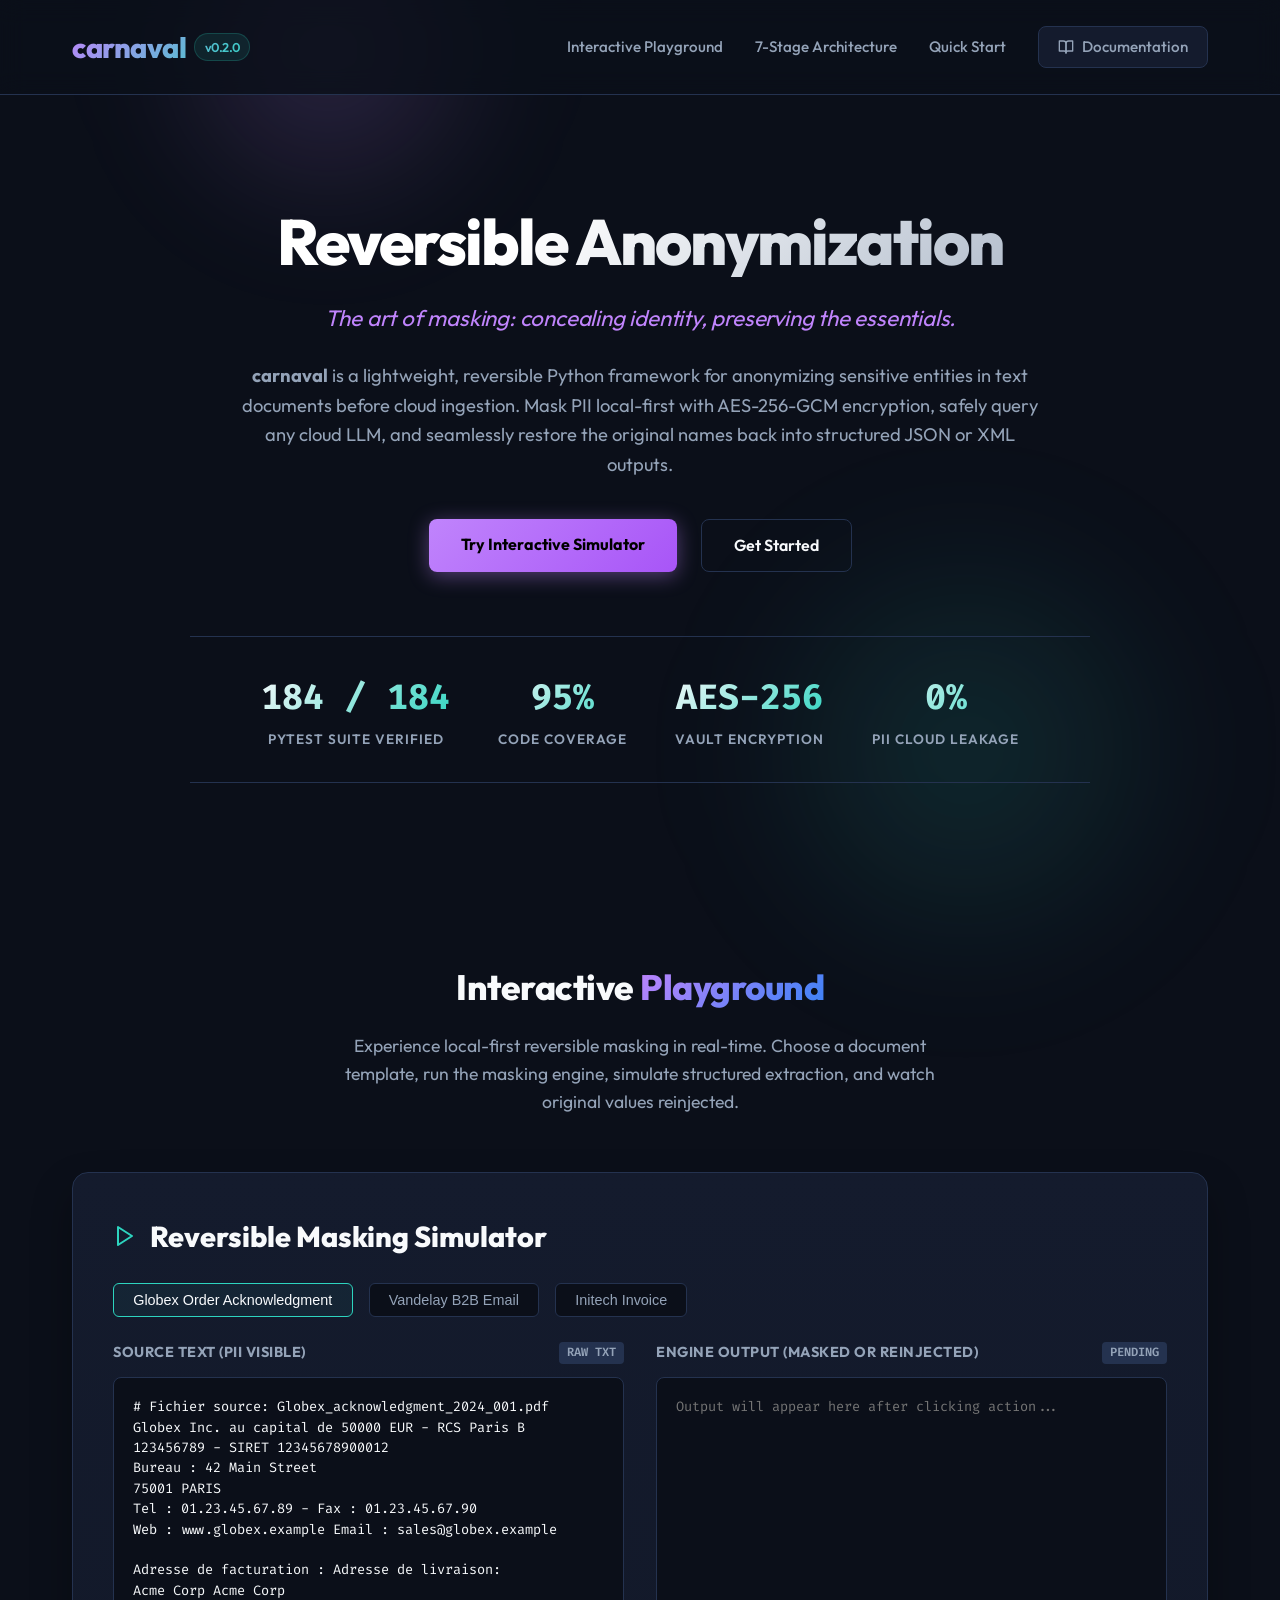
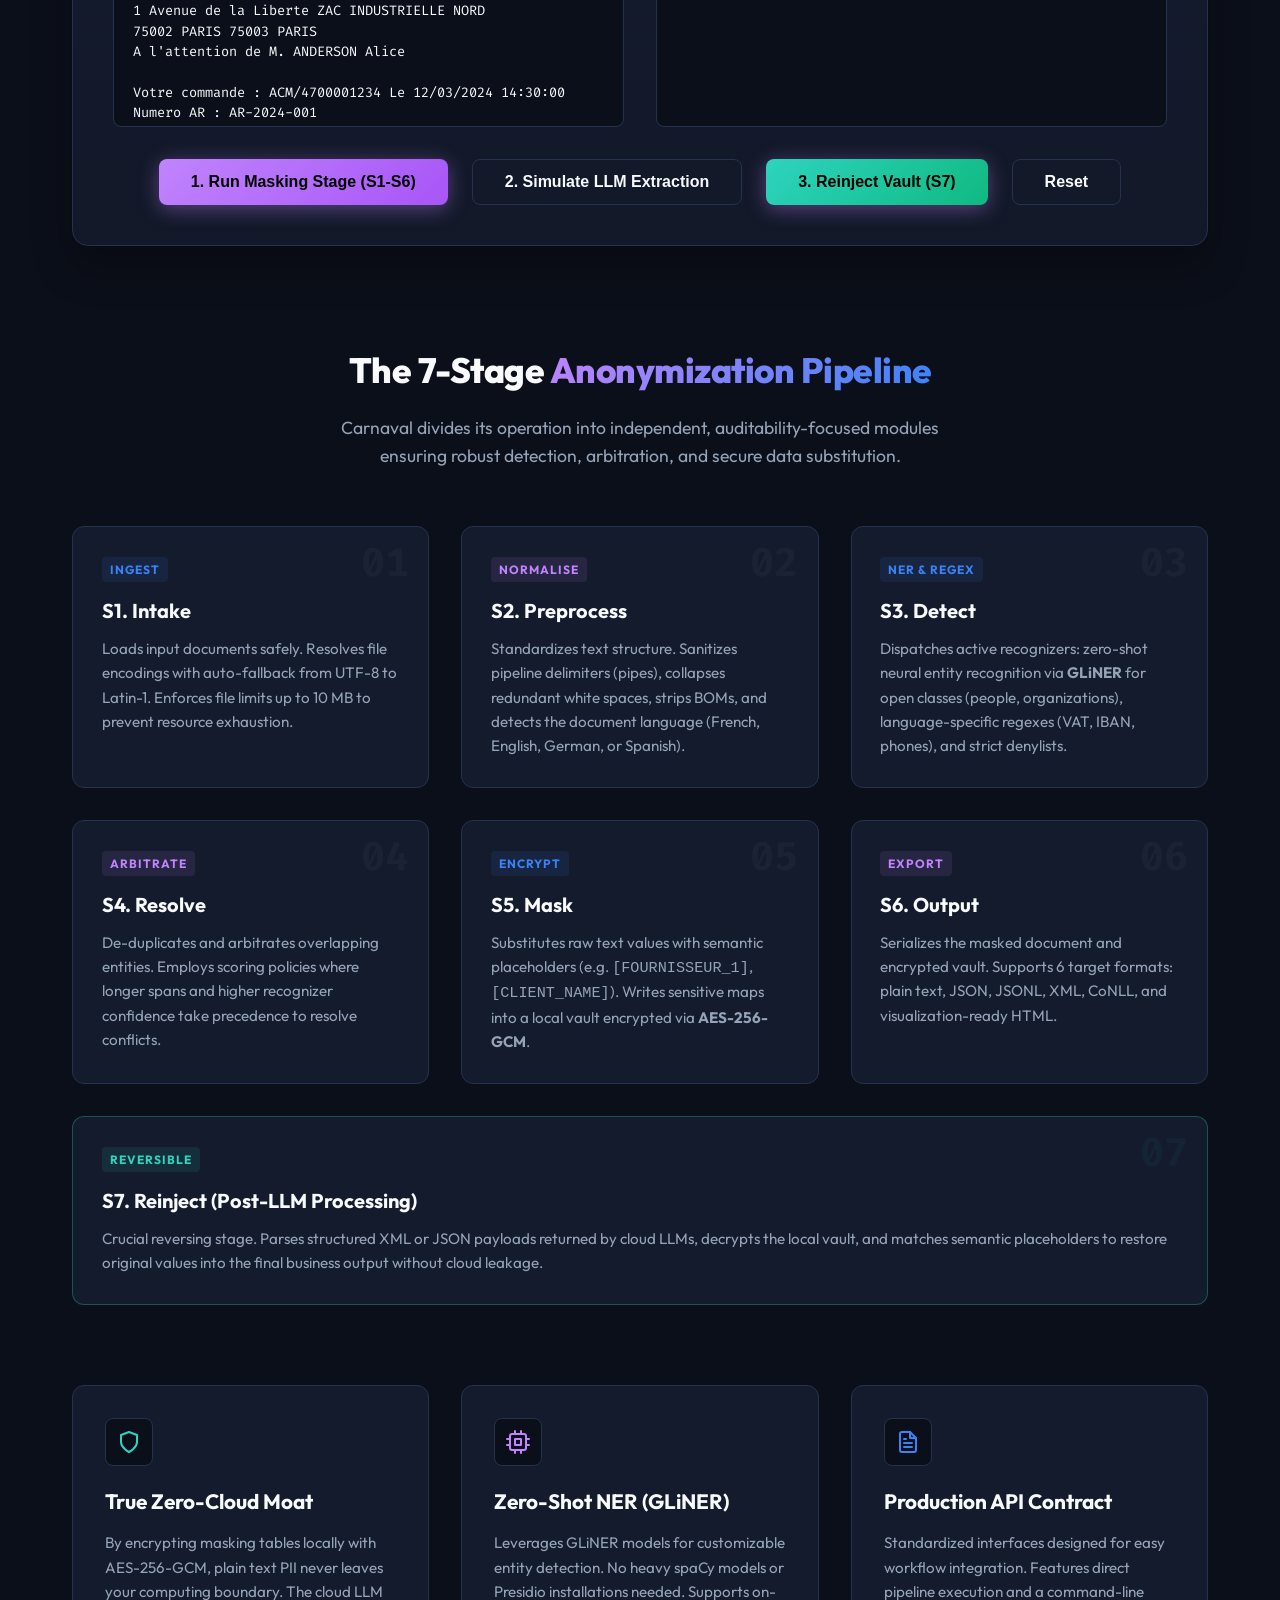
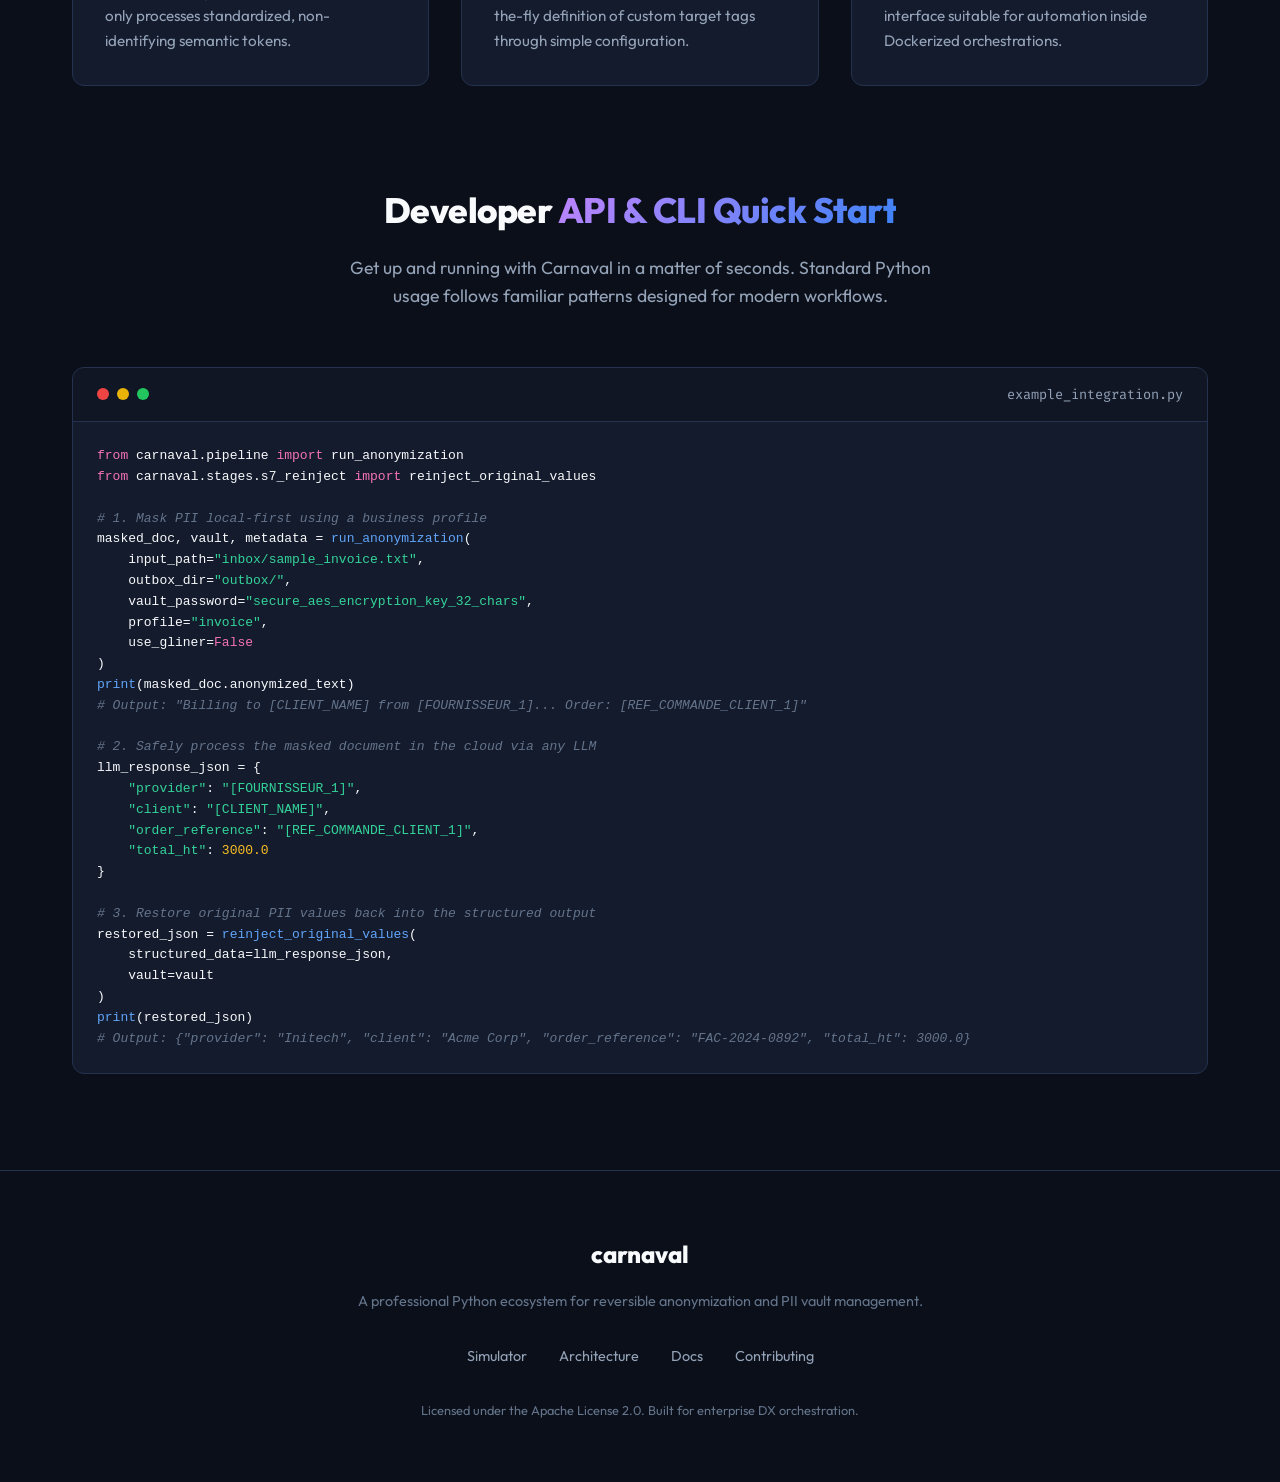
==== docs/website/index.html @ 2feee47f "Add project favicon to HTML documentation and website pages" ====
<!DOCTYPE html>
<html lang="en">
<head>
    <meta charset="UTF-8">
    <meta name="viewport" content="width=device-width, initial-scale=1.0">
    <title>carnaval - Reversible Python Anonymization Framework</title>
    <link rel="icon" type="image/png" href="favicon.png">
    <!-- Google Fonts Outfit & Fira Code -->
    <link rel="preconnect" href="https://fonts.googleapis.com">
    <link rel="preconnect" href="https://fonts.gstatic.com" crossorigin>
    <link href="https://fonts.googleapis.com/css2?family=Fira+Code:wght@400;500;600&family=Outfit:wght@300;400;500;600;700;800&display=swap" rel="stylesheet">
    
    <style>
        :root {
            --bg-base: #0b0f19;
            --bg-surface: #141b2d;
            --bg-surface-glow: #1e2942;
            --text-primary: #f8fafc;
            --text-secondary: #94a3b8;
            --text-muted: #64748b;
            --accent-purple: #c084fc;
            --accent-purple-glow: rgba(192, 132, 252, 0.15);
            --accent-emerald: #2dd4bf;
            --accent-emerald-glow: rgba(45, 212, 191, 0.15);
            --accent-blue: #3b82f6;
            --accent-blue-glow: rgba(59, 130, 246, 0.15);
            --border-color: #24324f;
            --font-outfit: 'Outfit', -apple-system, BlinkMacSystemFont, "Segoe UI", Roboto, sans-serif;
            --font-mono: 'Fira Code', monospace;
        }

        * {
            box-sizing: border-box;
            margin: 0;
            padding: 0;
        }

        body {
            background-color: var(--bg-base);
            color: var(--text-primary);
            font-family: var(--font-outfit);
            line-height: 1.6;
            overflow-x: hidden;
            -webkit-font-smoothing: antialiased;
        }

        /* Ambient Glow Backdrops */
        .glow-orb-1 {
            position: absolute;
            top: -150px;
            left: 10%;
            width: 400px;
            height: 400px;
            background: radial-gradient(circle, rgba(192, 132, 252, 0.2) 0%, rgba(192, 132, 252, 0) 70%);
            z-index: -1;
            filter: blur(50px);
        }

        .glow-orb-2 {
            position: absolute;
            top: 500px;
            right: 5%;
            width: 500px;
            height: 500px;
            background: radial-gradient(circle, rgba(45, 212, 191, 0.15) 0%, rgba(45, 212, 191, 0) 70%);
            z-index: -1;
            filter: blur(60px);
        }

        .container {
            max-width: 1200px;
            margin: 0 auto;
            padding: 0 2rem;
            position: relative;
        }

        /* Navigation */
        header {
            border-bottom: 1px solid var(--border-color);
            padding: 1.5rem 0;
            backdrop-filter: blur(12px);
            position: sticky;
            top: 0;
            z-index: 100;
            background-color: rgba(11, 15, 25, 0.8);
        }

        .header-content {
            display: flex;
            justify-content: space-between;
            align-items: center;
        }

        .logo {
            font-size: 1.8rem;
            font-weight: 800;
            background: linear-gradient(135deg, var(--accent-purple), var(--accent-emerald));
            -webkit-background-clip: text;
            -webkit-text-fill-color: transparent;
            letter-spacing: -0.5px;
            text-decoration: none;
            display: flex;
            align-items: center;
            gap: 0.5rem;
        }

        .logo-tag {
            font-size: 0.8rem;
            padding: 0.2rem 0.6rem;
            border-radius: 99px;
            background-color: rgba(45, 212, 191, 0.1);
            color: var(--accent-emerald);
            border: 1px solid rgba(45, 212, 191, 0.2);
            font-weight: 600;
        }

        .nav-links {
            display: flex;
            gap: 2rem;
            align-items: center;
        }

        .nav-links a {
            color: var(--text-secondary);
            text-decoration: none;
            font-weight: 500;
            font-size: 0.95rem;
            transition: color 0.3s ease;
        }

        .nav-links a:hover {
            color: var(--accent-purple);
        }

        .btn-github {
            background-color: var(--bg-surface);
            border: 1px solid var(--border-color);
            color: var(--text-primary);
            padding: 0.5rem 1.2rem;
            border-radius: 8px;
            font-weight: 600;
            font-size: 0.9rem;
            cursor: pointer;
            transition: all 0.3s ease;
            text-decoration: none;
            display: flex;
            align-items: center;
            gap: 0.5rem;
        }

        .btn-github:hover {
            background-color: var(--bg-surface-glow);
            border-color: var(--accent-purple);
            box-shadow: 0 0 15px var(--accent-purple-glow);
        }

        /* Hero Section */
        .hero {
            padding: 7rem 0 5rem 0;
            text-align: center;
            position: relative;
        }

        .hero h1 {
            font-size: 4rem;
            font-weight: 800;
            letter-spacing: -2px;
            line-height: 1.1;
            margin-bottom: 1.5rem;
            background: linear-gradient(135deg, #ffffff 40%, var(--text-secondary));
            -webkit-background-clip: text;
            -webkit-text-fill-color: transparent;
        }

        .hero p.tagline {
            font-size: 1.4rem;
            color: var(--accent-purple);
            font-weight: 400;
            max-width: 700px;
            margin: 0 auto 1.5rem auto;
            letter-spacing: -0.2px;
            font-style: italic;
        }

        .hero p.desc {
            font-size: 1.15rem;
            color: var(--text-secondary);
            max-width: 800px;
            margin: 0 auto 2.5rem auto;
        }

        .hero-actions {
            display: flex;
            justify-content: center;
            gap: 1.5rem;
            margin-bottom: 4rem;
        }

        .btn-primary {
            background: linear-gradient(135deg, var(--accent-purple), #a855f7);
            color: #000000;
            font-weight: 700;
            padding: 0.8rem 2rem;
            border-radius: 8px;
            text-decoration: none;
            font-size: 1rem;
            transition: all 0.3s ease;
            border: none;
            box-shadow: 0 4px 20px rgba(192, 132, 252, 0.4);
            cursor: pointer;
        }

        .btn-primary:hover {
            transform: translateY(-2px);
            box-shadow: 0 6px 25px rgba(192, 132, 252, 0.6);
        }

        .btn-secondary {
            background-color: transparent;
            border: 1px solid var(--border-color);
            color: var(--text-primary);
            padding: 0.8rem 2rem;
            border-radius: 8px;
            font-weight: 600;
            text-decoration: none;
            font-size: 1rem;
            transition: all 0.3s ease;
            cursor: pointer;
        }

        .btn-secondary:hover {
            background-color: rgba(255, 255, 255, 0.05);
            border-color: var(--text-secondary);
        }

        .quick-stats {
            display: flex;
            justify-content: center;
            gap: 3rem;
            flex-wrap: wrap;
            border-top: 1px solid var(--border-color);
            border-bottom: 1px solid var(--border-color);
            padding: 2rem 0;
            max-width: 900px;
            margin: 0 auto;
        }

        .stat-item {
            text-align: center;
        }

        .stat-val {
            font-size: 2.2rem;
            font-weight: 800;
            color: var(--text-primary);
            font-family: var(--font-mono);
            background: linear-gradient(135deg, var(--text-primary), var(--accent-emerald));
            -webkit-background-clip: text;
            -webkit-text-fill-color: transparent;
        }

        .stat-lbl {
            font-size: 0.85rem;
            color: var(--text-secondary);
            text-transform: uppercase;
            letter-spacing: 1px;
            margin-top: 0.2rem;
            font-weight: 600;
        }

        /* Visual 7-Stage Pipeline */
        .section-title {
            text-align: center;
            font-size: 2.2rem;
            font-weight: 800;
            margin-bottom: 1rem;
            margin-top: 6rem;
            letter-spacing: -0.5px;
        }

        .section-title span {
            background: linear-gradient(135deg, var(--accent-purple), var(--accent-blue));
            -webkit-background-clip: text;
            -webkit-text-fill-color: transparent;
        }

        .section-desc {
            text-align: center;
            color: var(--text-secondary);
            font-size: 1.1rem;
            max-width: 600px;
            margin: 0 auto 3.5rem auto;
        }

        .pipeline-flow {
            display: grid;
            grid-template-columns: repeat(auto-fit, minmax(280px, 1fr));
            gap: 2rem;
            margin-bottom: 5rem;
        }

        .stage-card {
            background-color: var(--bg-surface);
            border: 1px solid var(--border-color);
            border-radius: 12px;
            padding: 1.8rem;
            position: relative;
            transition: all 0.3s ease;
        }

        .stage-card:hover {
            transform: translateY(-5px);
            border-color: var(--accent-blue);
            box-shadow: 0 10px 25px rgba(59, 130, 246, 0.1);
        }

        .stage-num {
            position: absolute;
            top: 1rem;
            right: 1.2rem;
            font-size: 2.5rem;
            font-weight: 800;
            color: rgba(255, 255, 255, 0.03);
            font-family: var(--font-mono);
            line-height: 1;
            transition: color 0.3s ease;
        }

        .stage-card:hover .stage-num {
            color: rgba(59, 130, 246, 0.15);
        }

        .stage-badge {
            font-size: 0.75rem;
            font-weight: 700;
            color: var(--accent-blue);
            text-transform: uppercase;
            letter-spacing: 1px;
            margin-bottom: 0.8rem;
            display: inline-block;
            background-color: rgba(59, 130, 246, 0.1);
            padding: 0.2rem 0.5rem;
            border-radius: 4px;
        }

        .stage-card:nth-child(even) .stage-badge {
            color: var(--accent-purple);
            background-color: rgba(192, 132, 252, 0.1);
        }
        .stage-card:nth-child(even):hover {
            border-color: var(--accent-purple);
            box-shadow: 0 10px 25px rgba(192, 132, 252, 0.1);
        }

        .stage-card:nth-child(7) .stage-badge {
            color: var(--accent-emerald);
            background-color: rgba(45, 212, 191, 0.1);
        }
        .stage-card:nth-child(7):hover {
            border-color: var(--accent-emerald);
            box-shadow: 0 10px 25px rgba(45, 212, 191, 0.1);
        }

        .stage-title {
            font-size: 1.25rem;
            font-weight: 700;
            margin-bottom: 0.6rem;
            color: var(--text-primary);
        }

        .stage-desc {
            font-size: 0.95rem;
            color: var(--text-secondary);
        }

        /* Interactive Playground */
        .playground {
            background-color: var(--bg-surface);
            border: 1px solid var(--border-color);
            border-radius: 16px;
            padding: 2.5rem;
            box-shadow: 0 20px 40px rgba(0, 0, 0, 0.3);
            position: relative;
            margin-bottom: 6rem;
            background: linear-gradient(180deg, var(--bg-surface) 0%, rgba(20, 27, 45, 0.8) 100%);
        }

        .playground-title {
            font-size: 1.8rem;
            font-weight: 800;
            margin-bottom: 1.5rem;
            display: flex;
            align-items: center;
            gap: 0.8rem;
        }

        .playground-icon {
            color: var(--accent-emerald);
            display: flex;
            align-items: center;
        }

        .template-selector {
            display: flex;
            gap: 1rem;
            margin-bottom: 1.5rem;
            flex-wrap: wrap;
        }

        .btn-template {
            background-color: var(--bg-base);
            border: 1px solid var(--border-color);
            color: var(--text-secondary);
            padding: 0.5rem 1.2rem;
            border-radius: 6px;
            font-weight: 500;
            font-size: 0.9rem;
            cursor: pointer;
            transition: all 0.3s ease;
        }

        .btn-template.active, .btn-template:hover {
            color: var(--text-primary);
            border-color: var(--accent-emerald);
            background-color: rgba(45, 212, 191, 0.05);
        }

        .playground-grid {
            display: grid;
            grid-template-columns: 1fr 1fr;
            gap: 2rem;
        }

        @media (max-width: 768px) {
            .playground-grid {
                grid-template-columns: 1fr;
            }
        }

        .panel {
            display: flex;
            flex-direction: column;
            gap: 0.8rem;
        }

        .panel-header {
            display: flex;
            justify-content: space-between;
            align-items: center;
        }

        .panel-title {
            font-size: 0.9rem;
            font-weight: 700;
            color: var(--text-secondary);
            text-transform: uppercase;
            letter-spacing: 0.5px;
        }

        .panel-pill {
            font-size: 0.75rem;
            font-weight: 600;
            padding: 0.1rem 0.5rem;
            border-radius: 4px;
            background-color: var(--border-color);
            color: var(--text-secondary);
            font-family: var(--font-mono);
        }

        .editor-container {
            border: 1px solid var(--border-color);
            border-radius: 8px;
            background-color: var(--bg-base);
            position: relative;
            flex-grow: 1;
            min-height: 350px;
            display: flex;
            flex-direction: column;
            overflow: hidden;
        }

        .editor-textarea {
            width: 100%;
            height: 100%;
            min-height: 330px;
            background: transparent;
            border: none;
            resize: none;
            outline: none;
            color: var(--text-primary);
            font-family: var(--font-mono);
            font-size: 0.85rem;
            padding: 1.2rem;
            line-height: 1.5;
            flex-grow: 1;
        }

        .editor-display {
            width: 100%;
            height: 100%;
            min-height: 330px;
            padding: 1.2rem;
            font-family: var(--font-mono);
            font-size: 0.85rem;
            line-height: 1.5;
            overflow-y: auto;
            color: var(--text-primary);
            white-space: pre-wrap;
            display: none;
        }

        .placeholder-badge {
            background-color: rgba(192, 132, 252, 0.2);
            color: var(--accent-purple);
            border: 1px solid rgba(192, 132, 252, 0.4);
            padding: 0.05rem 0.3rem;
            border-radius: 4px;
            font-weight: 600;
            display: inline-block;
            box-shadow: 0 0 8px rgba(192, 132, 252, 0.25);
        }

        .placeholder-badge.provider {
            background-color: rgba(45, 212, 191, 0.2);
            color: var(--accent-emerald);
            border-color: rgba(45, 212, 191, 0.4);
            box-shadow: 0 0 8px rgba(45, 212, 191, 0.25);
        }

        .placeholder-badge.reference {
            background-color: rgba(59, 130, 246, 0.2);
            color: var(--accent-blue);
            border-color: rgba(59, 130, 246, 0.4);
            box-shadow: 0 0 8px rgba(59, 130, 246, 0.25);
        }

        .playground-controls {
            display: flex;
            justify-content: center;
            gap: 1.5rem;
            margin-top: 2rem;
            flex-wrap: wrap;
        }

        /* Feature grid */
        .features-grid {
            display: grid;
            grid-template-columns: repeat(auto-fit, minmax(320px, 1fr));
            gap: 2rem;
            margin-bottom: 6rem;
        }

        .feature-card {
            background-color: var(--bg-surface);
            border: 1px solid var(--border-color);
            border-radius: 12px;
            padding: 2rem;
            transition: all 0.3s ease;
        }

        .feature-card:hover {
            border-color: var(--border-color);
            box-shadow: 0 10px 30px rgba(0, 0, 0, 0.2);
            background-color: var(--bg-surface-glow);
        }

        .feature-icon {
            width: 48px;
            height: 48px;
            border-radius: 8px;
            background-color: var(--bg-base);
            display: flex;
            align-items: center;
            justify-content: center;
            color: var(--accent-emerald);
            margin-bottom: 1.2rem;
            border: 1px solid var(--border-color);
        }

        .feature-card:nth-child(2) .feature-icon {
            color: var(--accent-purple);
        }
        .feature-card:nth-child(3) .feature-icon {
            color: var(--accent-blue);
        }

        .feature-title {
            font-size: 1.3rem;
            font-weight: 700;
            margin-bottom: 0.8rem;
            color: var(--text-primary);
        }

        .feature-desc {
            font-size: 0.95rem;
            color: var(--text-secondary);
        }

        /* Code Snippets Panel */
        .code-showcase {
            background-color: var(--bg-surface);
            border: 1px solid var(--border-color);
            border-radius: 12px;
            overflow: hidden;
            margin-bottom: 6rem;
        }

        .code-header {
            background-color: rgba(0, 0, 0, 0.2);
            padding: 1rem 1.5rem;
            border-bottom: 1px solid var(--border-color);
            display: flex;
            justify-content: space-between;
            align-items: center;
        }

        .code-dots {
            display: flex;
            gap: 0.5rem;
        }

        .code-dot {
            width: 12px;
            height: 12px;
            border-radius: 50%;
            background-color: #ef4444;
        }
        .code-dot:nth-child(2) { background-color: #eab308; }
        .code-dot:nth-child(3) { background-color: #22c55e; }

        .code-title {
            font-size: 0.85rem;
            color: var(--text-secondary);
            font-family: var(--font-mono);
        }

        .code-body {
            padding: 1.5rem;
            overflow-x: auto;
            margin: 0;
        }

        .code-body pre {
            font-family: var(--font-mono);
            font-size: 0.9rem;
            color: #e2e8f0;
        }

        /* Highlight classes */
        .hl-keyword { color: #f472b6; }
        .hl-string { color: #34d399; }
        .hl-comment { color: #64748b; font-style: italic; }
        .hl-number { color: #fbbf24; }
        .hl-fn { color: #60a5fa; }

        /* Footer */
        footer {
            border-top: 1px solid var(--border-color);
            padding: 4rem 0;
            background-color: rgba(11, 15, 25, 0.6);
            text-align: center;
        }

        .footer-logo {
            font-size: 1.5rem;
            font-weight: 800;
            color: var(--text-primary);
            text-decoration: none;
            margin-bottom: 1rem;
            display: inline-block;
        }

        .footer-desc {
            color: var(--text-muted);
            font-size: 0.9rem;
            margin-bottom: 2rem;
        }

        .footer-links {
            display: flex;
            justify-content: center;
            gap: 2rem;
            margin-bottom: 2rem;
        }

        .footer-links a {
            color: var(--text-secondary);
            text-decoration: none;
            font-size: 0.9rem;
            transition: color 0.3s ease;
        }

        .footer-links a:hover {
            color: var(--accent-purple);
        }

        .footer-copy {
            color: var(--text-muted);
            font-size: 0.8rem;
        }
    </style>
</head>
<body>

    <div class="glow-orb-1"></div>
    <div class="glow-orb-2"></div>

    <!-- Navigation Header -->
    <header>
        <div class="container header-content">
            <a href="#" class="logo">
                carnaval
                <span class="logo-tag">v0.2.0</span>
            </a>
            <div class="nav-links">
                <a href="#playground">Interactive Playground</a>
                <a href="#pipeline">7-Stage Architecture</a>
                <a href="#code">Quick Start</a>
                <a href="file:///C:/Temp/Claude/Carnaval-publishable-EN/docs/00_overview.md" class="btn-github">
                    <svg width="16" height="16" viewBox="0 0 24 24" fill="none" stroke="currentColor" stroke-width="2" stroke-linecap="round" stroke-linejoin="round" class="feather feather-book-open"><path d="M2 3h6a4 4 0 0 1 4 4v14a3 3 0 0 0-3-3H2z"></path><path d="M22 3h-6a4 4 0 0 0-4 4v14a3 3 0 0 1 3-3h7z"></path></svg>
                    Documentation
                </a>
            </div>
        </div>
    </header>

    <!-- Hero Section -->
    <section class="hero container">
        <h1>Reversible Anonymization</h1>
        <p class="tagline">The art of masking: concealing identity, preserving the essentials.</p>
        <p class="desc">
            <strong>carnaval</strong> is a lightweight, reversible Python framework for anonymizing sensitive entities in text documents before cloud ingestion. Mask PII local-first with AES-256-GCM encryption, safely query any cloud LLM, and seamlessly restore the original names back into structured JSON or XML outputs.
        </p>
        
        <div class="hero-actions">
            <a href="#playground" class="btn-primary">Try Interactive Simulator</a>
            <a href="file:///C:/Temp/Claude/Carnaval-publishable-EN/docs/02_install.md" class="btn-secondary">Get Started</a>
        </div>

        <div class="quick-stats">
            <div class="stat-item">
                <div class="stat-val">184 / 184</div>
                <div class="stat-lbl">Pytest Suite Verified</div>
            </div>
            <div class="stat-item">
                <div class="stat-val">95%</div>
                <div class="stat-lbl">Code Coverage</div>
            </div>
            <div class="stat-item">
                <div class="stat-val">AES-256</div>
                <div class="stat-lbl">Vault Encryption</div>
            </div>
            <div class="stat-item">
                <div class="stat-val">0%</div>
                <div class="stat-lbl">PII Cloud Leakage</div>
            </div>
        </div>
    </section>

    <!-- Interactive Playground Section -->
    <section id="playground" class="container">
        <h2 class="section-title">Interactive <span>Playground</span></h2>
        <p class="section-desc">Experience local-first reversible masking in real-time. Choose a document template, run the masking engine, simulate structured extraction, and watch original values reinjected.</p>

        <div class="playground">
            <div class="playground-title">
                <div class="playground-icon">
                    <svg width="24" height="24" viewBox="0 0 24 24" fill="none" stroke="currentColor" stroke-width="2" stroke-linecap="round" stroke-linejoin="round" class="feather feather-play"><polygon points="5 3 19 12 5 21 5 3"></polygon></svg>
                </div>
                Reversible Masking Simulator
            </div>

            <div class="template-selector">
                <button class="btn-template active" onclick="loadTemplate('ack')">Globex Order Acknowledgment</button>
                <button class="btn-template" onclick="loadTemplate('email')">Vandelay B2B Email</button>
                <button class="btn-template" onclick="loadTemplate('invoice')">Initech Invoice</button>
            </div>

            <div class="playground-grid">
                <!-- Left Panel: Input & Masked Text -->
                <div class="panel">
                    <div class="panel-header">
                        <div class="panel-title" id="input-title">Source text (PII visible)</div>
                        <div class="panel-pill" id="input-pill">RAW TXT</div>
                    </div>
                    <div class="editor-container">
                        <textarea class="editor-textarea" id="editor-left" placeholder="Paste your text document here..."></textarea>
                        <div class="editor-display" id="display-left"></div>
                    </div>
                </div>

                <!-- Right Panel: Output & Vault -->
                <div class="panel">
                    <div class="panel-header">
                        <div class="panel-title" id="output-title">Engine output (Masked or Reinjected)</div>
                        <div class="panel-pill" id="output-pill">PENDING</div>
                    </div>
                    <div class="editor-container">
                        <textarea class="editor-textarea" id="editor-right" readonly placeholder="Output will appear here after clicking action..."></textarea>
                        <div class="editor-display" id="display-right"></div>
                    </div>
                </div>
            </div>

            <div class="playground-controls">
                <button class="btn-primary" id="btn-mask" onclick="runMasking()">1. Run Masking Stage (S1-S6)</button>
                <button class="btn-secondary" id="btn-llm" disabled onclick="runLLMSimulator()">2. Simulate LLM Extraction</button>
                <button class="btn-primary" id="btn-reinject" disabled style="background: linear-gradient(135deg, var(--accent-emerald), #10b981)" onclick="runReinjection()">3. Reinject Vault (S7)</button>
                <button class="btn-secondary" onclick="resetPlayground()">Reset</button>
            </div>
        </div>
    </section>

    <!-- The 7-Stage Pipeline Section -->
    <section id="pipeline" class="container">
        <h2 class="section-title">The 7-Stage <span>Anonymization Pipeline</span></h2>
        <p class="section-desc">Carnaval divides its operation into independent, auditability-focused modules ensuring robust detection, arbitration, and secure data substitution.</p>

        <div class="pipeline-flow">
            <!-- Stage 1 -->
            <div class="stage-card">
                <div class="stage-num">01</div>
                <div class="stage-badge">Ingest</div>
                <h3 class="stage-title">S1. Intake</h3>
                <p class="stage-desc">Loads input documents safely. Resolves file encodings with auto-fallback from UTF-8 to Latin-1. Enforces file limits up to 10 MB to prevent resource exhaustion.</p>
            </div>

            <!-- Stage 2 -->
            <div class="stage-card">
                <div class="stage-num">02</div>
                <div class="stage-badge">Normalise</div>
                <h3 class="stage-title">S2. Preprocess</h3>
                <p class="stage-desc">Standardizes text structure. Sanitizes pipeline delimiters (pipes), collapses redundant white spaces, strips BOMs, and detects the document language (French, English, German, or Spanish).</p>
            </div>

            <!-- Stage 3 -->
            <div class="stage-card">
                <div class="stage-num">03</div>
                <div class="stage-badge">NER & Regex</div>
                <h3 class="stage-title">S3. Detect</h3>
                <p class="stage-desc">Dispatches active recognizers: zero-shot neural entity recognition via <strong>GLiNER</strong> for open classes (people, organizations), language-specific regexes (VAT, IBAN, phones), and strict denylists.</p>
            </div>

            <!-- Stage 4 -->
            <div class="stage-card">
                <div class="stage-num">04</div>
                <div class="stage-badge">Arbitrate</div>
                <h3 class="stage-title">S4. Resolve</h3>
                <p class="stage-desc">De-duplicates and arbitrates overlapping entities. Employs scoring policies where longer spans and higher recognizer confidence take precedence to resolve conflicts.</p>
            </div>

            <!-- Stage 5 -->
            <div class="stage-card">
                <div class="stage-num">05</div>
                <div class="stage-badge">Encrypt</div>
                <h3 class="stage-title">S5. Mask</h3>
                <p class="stage-desc">Substitutes raw text values with semantic placeholders (e.g. <code>[FOURNISSEUR_1]</code>, <code>[CLIENT_NAME]</code>). Writes sensitive maps into a local vault encrypted via <strong>AES-256-GCM</strong>.</p>
            </div>

            <!-- Stage 6 -->
            <div class="stage-card">
                <div class="stage-num">06</div>
                <div class="stage-badge">Export</div>
                <h3 class="stage-title">S6. Output</h3>
                <p class="stage-desc">Serializes the masked document and encrypted vault. Supports 6 target formats: plain text, JSON, JSONL, XML, CoNLL, and visualization-ready HTML.</p>
            </div>

            <!-- Stage 7 -->
            <div class="stage-card" style="grid-column: 1 / -1; border-color: rgba(45, 212, 191, 0.3)">
                <div class="stage-num" style="color: rgba(45, 212, 191, 0.05)">07</div>
                <div class="stage-badge" style="color: var(--accent-emerald); background-color: rgba(45, 212, 191, 0.1)">Reversible</div>
                <h3 class="stage-title">S7. Reinject (Post-LLM Processing)</h3>
                <p class="stage-desc">Crucial reversing stage. Parses structured XML or JSON payloads returned by cloud LLMs, decrypts the local vault, and matches semantic placeholders to restore original values into the final business output without cloud leakage.</p>
            </div>
        </div>
    </section>

    <!-- Features Section -->
    <section class="container">
        <div class="features-grid">
            <div class="feature-card">
                <div class="feature-icon">
                    <svg width="24" height="24" viewBox="0 0 24 24" fill="none" stroke="currentColor" stroke-width="2" stroke-linecap="round" stroke-linejoin="round" class="feather feather-shield"><path d="M12 22s8-4 8-10V5l-8-3-8 3v7c0 6 8 10 8 10z"></path></svg>
                </div>
                <h3 class="feature-title">True Zero-Cloud Moat</h3>
                <p class="feature-desc">By encrypting masking tables locally with AES-256-GCM, plain text PII never leaves your computing boundary. The cloud LLM only processes standardized, non-identifying semantic tokens.</p>
            </div>

            <div class="feature-card">
                <div class="feature-icon">
                    <svg width="24" height="24" viewBox="0 0 24 24" fill="none" stroke="currentColor" stroke-width="2" stroke-linecap="round" stroke-linejoin="round" class="feather feather-cpu"><rect x="4" y="4" width="16" height="16" rx="2" ry="2"></rect><rect x="9" y="9" width="6" height="6"></rect><line x1="9" y1="1" x2="9" y2="4"></line><line x1="15" y1="1" x2="15" y2="4"></line><line x1="9" y1="20" x2="9" y2="23"></line><line x1="15" y1="20" x2="15" y2="23"></line><line x1="20" y1="9" x2="23" y2="9"></line><line x1="20" y1="15" x2="23" y2="15"></line><line x1="1" y1="9" x2="4" y2="9"></line><line x1="1" y1="15" x2="4" y2="15"></line></svg>
                </div>
                <h3 class="feature-title">Zero-Shot NER (GLiNER)</h3>
                <p class="feature-desc">Leverages GLiNER models for customizable entity detection. No heavy spaCy models or Presidio installations needed. Supports on-the-fly definition of custom target tags through simple configuration.</p>
            </div>

            <div class="feature-card">
                <div class="feature-icon">
                    <svg width="24" height="24" viewBox="0 0 24 24" fill="none" stroke="currentColor" stroke-width="2" stroke-linecap="round" stroke-linejoin="round" class="feather feather-file-text"><path d="M14 2H6a2 2 0 0 0-2 2v16a2 2 0 0 0 2 2h12a2 2 0 0 0 2-2V8z"></path><polyline points="14 2 14 8 20 8"></polyline><line x1="16" y1="13" x2="8" y2="13"></line><line x1="16" y1="17" x2="8" y2="17"></line><polyline points="10 9 9 9 8 9"></polyline></svg>
                </div>
                <h3 class="feature-title">Production API Contract</h3>
                <p class="feature-desc">Standardized interfaces designed for easy workflow integration. Features direct pipeline execution and a command-line interface suitable for automation inside Dockerized orchestrations.</p>
            </div>
        </div>
    </section>

    <!-- Code showcase / Quick Start Section -->
    <section id="code" class="container">
        <h2 class="section-title">Developer <span>API & CLI Quick Start</span></h2>
        <p class="section-desc">Get up and running with Carnaval in a matter of seconds. Standard Python usage follows familiar patterns designed for modern workflows.</p>

        <div class="code-showcase">
            <div class="code-header">
                <div class="code-dots">
                    <div class="code-dot"></div>
                    <div class="code-dot"></div>
                    <div class="code-dot"></div>
                </div>
                <div class="code-title">example_integration.py</div>
            </div>
            <pre class="code-body"><code><span class="hl-keyword">from</span> carnaval.pipeline <span class="hl-keyword">import</span> run_anonymization
<span class="hl-keyword">from</span> carnaval.stages.s7_reinject <span class="hl-keyword">import</span> reinject_original_values

<span class="hl-comment"># 1. Mask PII local-first using a business profile</span>
masked_doc, vault, metadata = <span class="hl-fn">run_anonymization</span>(
    input_path=<span class="hl-string">"inbox/sample_invoice.txt"</span>,
    outbox_dir=<span class="hl-string">"outbox/"</span>,
    vault_password=<span class="hl-string">"secure_aes_encryption_key_32_chars"</span>,
    profile=<span class="hl-string">"invoice"</span>,
    use_gliner=<span class="hl-keyword">False</span>
)
<span class="hl-fn">print</span>(masked_doc.anonymized_text)
<span class="hl-comment"># Output: "Billing to [CLIENT_NAME] from [FOURNISSEUR_1]... Order: [REF_COMMANDE_CLIENT_1]"</span>

<span class="hl-comment"># 2. Safely process the masked document in the cloud via any LLM</span>
llm_response_json = {
    <span class="hl-string">"provider"</span>: <span class="hl-string">"[FOURNISSEUR_1]"</span>,
    <span class="hl-string">"client"</span>: <span class="hl-string">"[CLIENT_NAME]"</span>,
    <span class="hl-string">"order_reference"</span>: <span class="hl-string">"[REF_COMMANDE_CLIENT_1]"</span>,
    <span class="hl-string">"total_ht"</span>: <span class="hl-number">3000.0</span>
}

<span class="hl-comment"># 3. Restore original PII values back into the structured output</span>
restored_json = <span class="hl-fn">reinject_original_values</span>(
    structured_data=llm_response_json,
    vault=vault
)
<span class="hl-fn">print</span>(restored_json)
<span class="hl-comment"># Output: {"provider": "Initech", "client": "Acme Corp", "order_reference": "FAC-2024-0892", "total_ht": 3000.0}</span></code></pre>
        </div>
    </section>

    <!-- Footer -->
    <footer>
        <div class="container">
            <a href="#" class="footer-logo">carnaval</a>
            <p class="footer-desc">A professional Python ecosystem for reversible anonymization and PII vault management.</p>
            <div class="footer-links">
                <a href="#playground">Simulator</a>
                <a href="#pipeline">Architecture</a>
                <a href="file:///C:/Temp/Claude/Carnaval-publishable-EN/docs/00_overview.md">Docs</a>
                <a href="file:///C:/Temp/Claude/Carnaval-publishable-EN/CONTRIBUTING.md">Contributing</a>
            </div>
            <p class="footer-copy">Licensed under the Apache License 2.0. Built for enterprise DX orchestration.</p>
        </div>
    </footer>

    <!-- Simulation Script -->
    <script>
        const templates = {
            ack: {
                title: "Globex Order Acknowledgment",
                raw: `# Fichier source: Globex_acknowledgment_2024_001.pdf\nGlobex Inc. au capital de 50000 EUR - RCS Paris B 123456789 - SIRET 12345678900012\nBureau : 42 Main Street\n75001 PARIS\nTel : 01.23.45.67.89 - Fax : 01.23.45.67.90\nWeb : www.globex.example Email : sales@globex.example\n\nAdresse de facturation : Adresse de livraison:\nAcme Corp Acme Corp\n1 Avenue de la Liberte ZAC INDUSTRIELLE NORD\n75002 PARIS 75003 PARIS\nA l'attention de M. ANDERSON Alice\n\nVotre commande : ACM/4700001234 Le 12/03/2024 14:30:00\nNumero AR : AR-2024-001\nSuivi par : Alice Anderson - Enregistrement : 1245678\n\nArticles :\n1 | 10 | RKMCK3 - Globex Inc. - Ref M254C00021 - 10.76 EUR - Delai 05/04/2024\n2 | 5 | KHZ-DA-032-0050-M - Verin a course reduite - 79.50 EUR - Delai 12/04/2024\n\nTotal HT : 187.10 EUR\nTVA 20% : 37.42 EUR\nTotal TTC : 224.52 EUR\n\nConditions de paiement : 30 jours fin de mois\nMode de reglement : Virement\nTVA intracom : FR99123456789\nIBAN : FR763000600001234567890141\nBIC : AAAAFR2XXXX\n\nEn vous remerciant de votre confiance.\nCordialement,\nAlice Anderson`,
                
                masked: `# Fichier source: <span class="placeholder-badge provider">[FOURNISSEUR_1]</span>[ADRESSE_1]\n<span class="placeholder-badge provider">[FOURNISSEUR_2]</span> au capital de [CAPITAL_1] EUR - RCS [ADRESSE_2] [NATID_1] - SIRET [SIRET_1]\nBureau : 42 Main Street\n[ADRESSE_3][ADRESSE_4]\nTel : [PHONE_1] - Fax : [PHONE_2]\nWeb : www.<span class="placeholder-badge provider">[FOURNISSEUR_3]</span>[URL_1] Email : [EMAIL_1]\n\nAdresse de facturation : Adresse de livraison:\n[CLIENT_NAME][FOURNISSEUR_4][CLIENT_NAME]\n1 Avenue de la [CONTACT_1] INDUSTRIELLE NORD\n[ADRESSE_5][ADRESSE_4] [ADRESSE_6][ADRESSE_4] l'attention de M. ANDERSON [CONTACT_2]\n\nVotre commande : <span class="placeholder-badge reference">[REF_COMMANDE_CLIENT_1]</span> Le 12/03/2024 14:30:00\nNumero AR : [REF_1]\nSuivi par : [CONTACT_3] - Enregistrement : 1245678\n\nArticles :\n1 | 10 | RKMCK3 - <span class="placeholder-badge provider">[FOURNISSEUR_2]</span> - Ref M254C00021 - 10.76 [FOURNISSEUR_5] 05/04/2024\n2 | 5 | KHZ-DA-032-0050-M - [ADRESSE_7] a course reduite - 79.50 EUR - Delai 12/04/2024\n\nTotal HT : 187.10 EUR\nTVA 20% : 37.42 EUR\n[CONTACT_4] : 224.52 EUR\n\nConditions de paiement : 30 jours fin de mois\nMode de reglement : Virement\nTVA intracom : [VAT_1]\nIBAN : [IBAN_1]\nBIC : [BIC_1]\n\nEn vous remerciant de [CONTACT_5] confiance.\nCordialement,\n[CONTACT_3][FOURNISSEUR_6][FOURNISSEUR_2]`,
                
                vault: `{\n  "vault_id": "vlt_892d1a3c",\n  "algorithm": "AES-256-GCM",\n  "keys": {\n    "[FOURNISSEUR_2]": "Globex Inc.",\n    "[CLIENT_NAME]": "Acme Corp",\n    "[REF_COMMANDE_CLIENT_1]": "ACM/4700001234",\n    "[CONTACT_3]": "Alice Anderson",\n    "[IBAN_1]": "FR763000600001234567890141",\n    "[VAT_1]": "FR99123456789",\n    "[EMAIL_1]": "sales@globex.example"\n  }\n}`,
                
                llm: `{\n  "vendor": "<span class="placeholder-badge provider">[FOURNISSEUR_2]</span>",\n  "client": "[CLIENT_NAME]",\n  "order_id": "<span class="placeholder-badge reference">[REF_COMMANDE_CLIENT_1]</span>",\n  "total_ht": 187.10,\n  "items_count": 2\n}`,
                
                reinjected: `{\n  "vendor": "Globex Inc.",\n  "client": "Acme Corp",\n  "order_id": "ACM/4700001234",\n  "total_ht": 187.10,\n  "items_count": 2\n}`
            },
            email: {
                title: "Vandelay B2B Email",
                raw: `De: David Davis <david.davis@vandelay.example>\nA: Carol Carter <carol.carter@acme.example>\nObjet: RE: Commande ACM/2024/0438 - confirmation expedition\n\nBonjour Carol,\n\nJe confirme l'expedition de votre commande ACM/2024/0438 ce jour.\n\nSuivi : depart de notre site 30 Rue de l'Industrie a Marseille (13002),\nlivraison prevue mercredi 17/04 sur votre site.\n\nReferences inclus :\n- KHZ-DA-032-0050-M : 10 pieces\n- RKMCK3 : 25 pieces\n\nPour toute question, je reste disponible :\nTel direct : 04.91.23.45.67\nMobile : 06.78.90.12.34\n\nCordialement,\nDavid Davis\nResponsable Commercial\nVandelay Industries\nwww.vandelay.example`,
                
                masked: `De: [CONTACT_1] &lt;[EMAIL_1]&gt;\nA: <span class="placeholder-badge contact">[CONTACT_4]</span> &lt;[EMAIL_2]&gt;\nObjet: RE: Commande <span class="placeholder-badge reference">[REF_COMMANDE_CLIENT_1]</span> - confirmation expedition\n\nBonjour <span class="placeholder-badge contact">[CONTACT_4]</span>,\n\nJe confirme l'expedition de votre commande <span class="placeholder-badge reference">[REF_COMMANDE_CLIENT_1]</span> ce jour.\n\nSuivi : depart de notre site [ADRESSE_1] ([REF_COMMANDE_CLIENT_2]),\nlivraison prevue mercredi 17/04 sur votre site.\n\nReferences inclus :\n- <span class="placeholder-badge reference">[REF_PROD_2]</span> : 10 pieces\n- <span class="placeholder-badge reference">[REF_PROD_1]</span> : 25 pieces\n\nPour toute question, je reste disponible :\nTel direct : [PHONE_1]\nMobile : [PHONE_2]\n\nCordialement,\n[CONTACT_1]\nResponsable [CONTACT_3]\n<span class="placeholder-badge provider">[FOURNISSEUR_1]</span>\n[URL_1]`,
                
                vault: `{\n  "vault_id": "vlt_e0921a4f",\n  "algorithm": "AES-256-GCM",\n  "keys": {\n    "[CONTACT_1]": "David Davis",\n    "[CONTACT_4]": "Carol Carter",\n    "[EMAIL_1]": "david.davis@vandelay.example",\n    "[EMAIL_2]": "carol.carter@acme.example",\n    "[REF_PROD_1]": "RKMCK3",\n    "[REF_PROD_2]": "KHZ-DA-032-0050-M",\n    "[REF_COMMANDE_CLIENT_1]": "ACM/2024/0438",\n    "[FOURNISSEUR_1]": "Vandelay Industries",\n    "[PHONE_1]": "04.91.23.45.67",\n    "[PHONE_2]": "06.78.90.12.34"\n  }\n}`,
                
                llm: `{\n  "sender_name": "[CONTACT_1]",\n  "sender_company": "<span class="placeholder-badge provider">[FOURNISSEUR_1]</span>",\n  "associated_order": "<span class="placeholder-badge reference">[REF_COMMANDE_CLIENT_1]</span>",\n  "is_shipping_confirmation": true\n}`,
                
                reinjected: `{\n  "sender_name": "David Davis",\n  "sender_company": "Vandelay Industries",\n  "associated_order": "ACM/2024/0438",\n  "is_shipping_confirmation": true\n}`
            },
            invoice: {
                title: "Initech Invoice",
                raw: `INITECH CORP - INVOICE\nDate: 2024-05-15\nInvoice Ref: FAC-2024-0892\nClient: Acme Corp\n\nDescription of Services:\n- Development of Eureka multi-agent prototype: 3000,00 EUR\n\nPayment Details:\nIBAN: FR1420041010050500013M02606\nBIC: INITHFRPXXX\n\nThank you for doing business with Initech!\nFor support, email billing@initech.example`,
                
                masked: `<span class="placeholder-badge provider">[FOURNISSEUR_1]</span> - INVOICE\nDate: 2024-05-15\nInvoice Ref: <span class="placeholder-badge reference">FAC-2024-0892</span>\nClient: [CLIENT_NAME]\n\nDescription of Services:\n- Development of Eureka multi-agent prototype: 3000,00 EUR\n\nPayment Details:\nIBAN: [IBAN_1]\nBIC: [BIC_1]\n\nThank you for doing business with <span class="placeholder-badge provider">[FOURNISSEUR_1]</span>!\nFor support, email [EMAIL_1]`,
                
                vault: `{\n  "vault_id": "vlt_49ab213c",\n  "algorithm": "AES-256-GCM",\n  "keys": {\n    "[FOURNISSEUR_1]": "Initech",\n    "[CLIENT_NAME]": "Acme Corp",\n    "[IBAN_1]": "FR1420041010050500013M02606",\n    "[BIC_1]": "INITHFRPXXX",\n    "[EMAIL_1]": "billing@initech.example"\n  }\n}`,
                
                llm: `{\n  "invoice_ref": "<span class="placeholder-badge reference">FAC-2024-0892</span>",\n  "billing_party": "<span class="placeholder-badge provider">[FOURNISSEUR_1]</span>",\n  "client_party": "[CLIENT_NAME]",\n  "amount_due": 3000.00\n}`,
                
                reinjected: `{\n  "invoice_ref": "FAC-2024-0892",\n  "billing_party": "Initech",\n  "client_party": "Acme Corp",\n  "amount_due": 3000.00\n}`
            }
        };

        let currentActiveTemplate = 'ack';
        
        function loadTemplate(key) {
            currentActiveTemplate = key;
            
            // Manage active buttons class
            document.querySelectorAll('.btn-template').forEach(btn => btn.classList.remove('active'));
            event.target.classList.add('active');
            
            resetPlayground();
        }

        function resetPlayground() {
            // Restore titles
            document.getElementById('input-title').innerText = "Source text (PII visible)";
            document.getElementById('input-pill').innerText = "RAW TXT";
            document.getElementById('output-title').innerText = "Engine output (Masked or Reinjected)";
            document.getElementById('output-pill').innerText = "PENDING";
            
            // Set value
            const leftEditor = document.getElementById('editor-left');
            leftEditor.value = templates[currentActiveTemplate].raw;
            leftEditor.style.display = 'block';
            
            const leftDisplay = document.getElementById('display-left');
            leftDisplay.style.display = 'none';
            leftDisplay.innerHTML = '';
            
            const rightEditor = document.getElementById('editor-right');
            rightEditor.value = '';
            rightEditor.style.display = 'block';
            
            const rightDisplay = document.getElementById('display-right');
            rightDisplay.style.display = 'none';
            rightDisplay.innerHTML = '';
            
            // Buttons status
            document.getElementById('btn-mask').disabled = false;
            document.getElementById('btn-llm').disabled = true;
            document.getElementById('btn-reinject').disabled = true;
        }

        function runMasking() {
            // Set titles
            document.getElementById('input-title').innerText = "Anonymized Output";
            document.getElementById('input-pill').innerText = "MASKED TXT";
            document.getElementById('output-title').innerText = "Local Encrypted Vault";
            document.getElementById('output-pill').innerText = "AES VAULT (LOCAL)";
            
            // Shift Left editor to HTML display (with badges)
            const leftEditor = document.getElementById('editor-left');
            leftEditor.style.display = 'none';
            
            const leftDisplay = document.getElementById('display-left');
            leftDisplay.style.display = 'block';
            leftDisplay.innerHTML = templates[currentActiveTemplate].masked;
            
            // Shift Right editor to Text (shows Vault JSON)
            const rightEditor = document.getElementById('editor-right');
            rightEditor.value = templates[currentActiveTemplate].vault;
            
            // Manage buttons
            document.getElementById('btn-mask').disabled = true;
            document.getElementById('btn-llm').disabled = false;
            document.getElementById('btn-reinject').disabled = true;
        }

        function runLLMSimulator() {
            // Set titles
            document.getElementById('input-title').innerText = "Anonymized Output";
            document.getElementById('input-pill').innerText = "MASKED TXT";
            document.getElementById('output-title').innerText = "LLM Structured JSON Result";
            document.getElementById('output-pill').innerText = "LLM JSON (MASKED)";
            
            // Shift Right to HTML display for JSON badges
            const rightEditor = document.getElementById('editor-right');
            rightEditor.style.display = 'none';
            
            const rightDisplay = document.getElementById('display-right');
            rightDisplay.style.display = 'block';
            rightDisplay.innerHTML = templates[currentActiveTemplate].llm;
            
            // Manage buttons
            document.getElementById('btn-mask').disabled = true;
            document.getElementById('btn-llm').disabled = true;
            document.getElementById('btn-reinject').disabled = false;
        }

        function runReinjection() {
            // Set titles
            document.getElementById('input-title').innerText = "Anonymized Output";
            document.getElementById('input-pill').innerText = "MASKED TXT";
            document.getElementById('output-title').innerText = "Final Reinjected Business Data";
            document.getElementById('output-pill').innerText = "REINJECTED JSON";
            
            // Right displays unmasked original JSON
            const rightDisplay = document.getElementById('display-right');
            rightDisplay.innerHTML = templates[currentActiveTemplate].reinjected;
            
            // Manage buttons
            document.getElementById('btn-reinject').disabled = true;
        }

        // Initial setup on load
        window.onload = function() {
            resetPlayground();
        }
    </script>
</body>
</html>
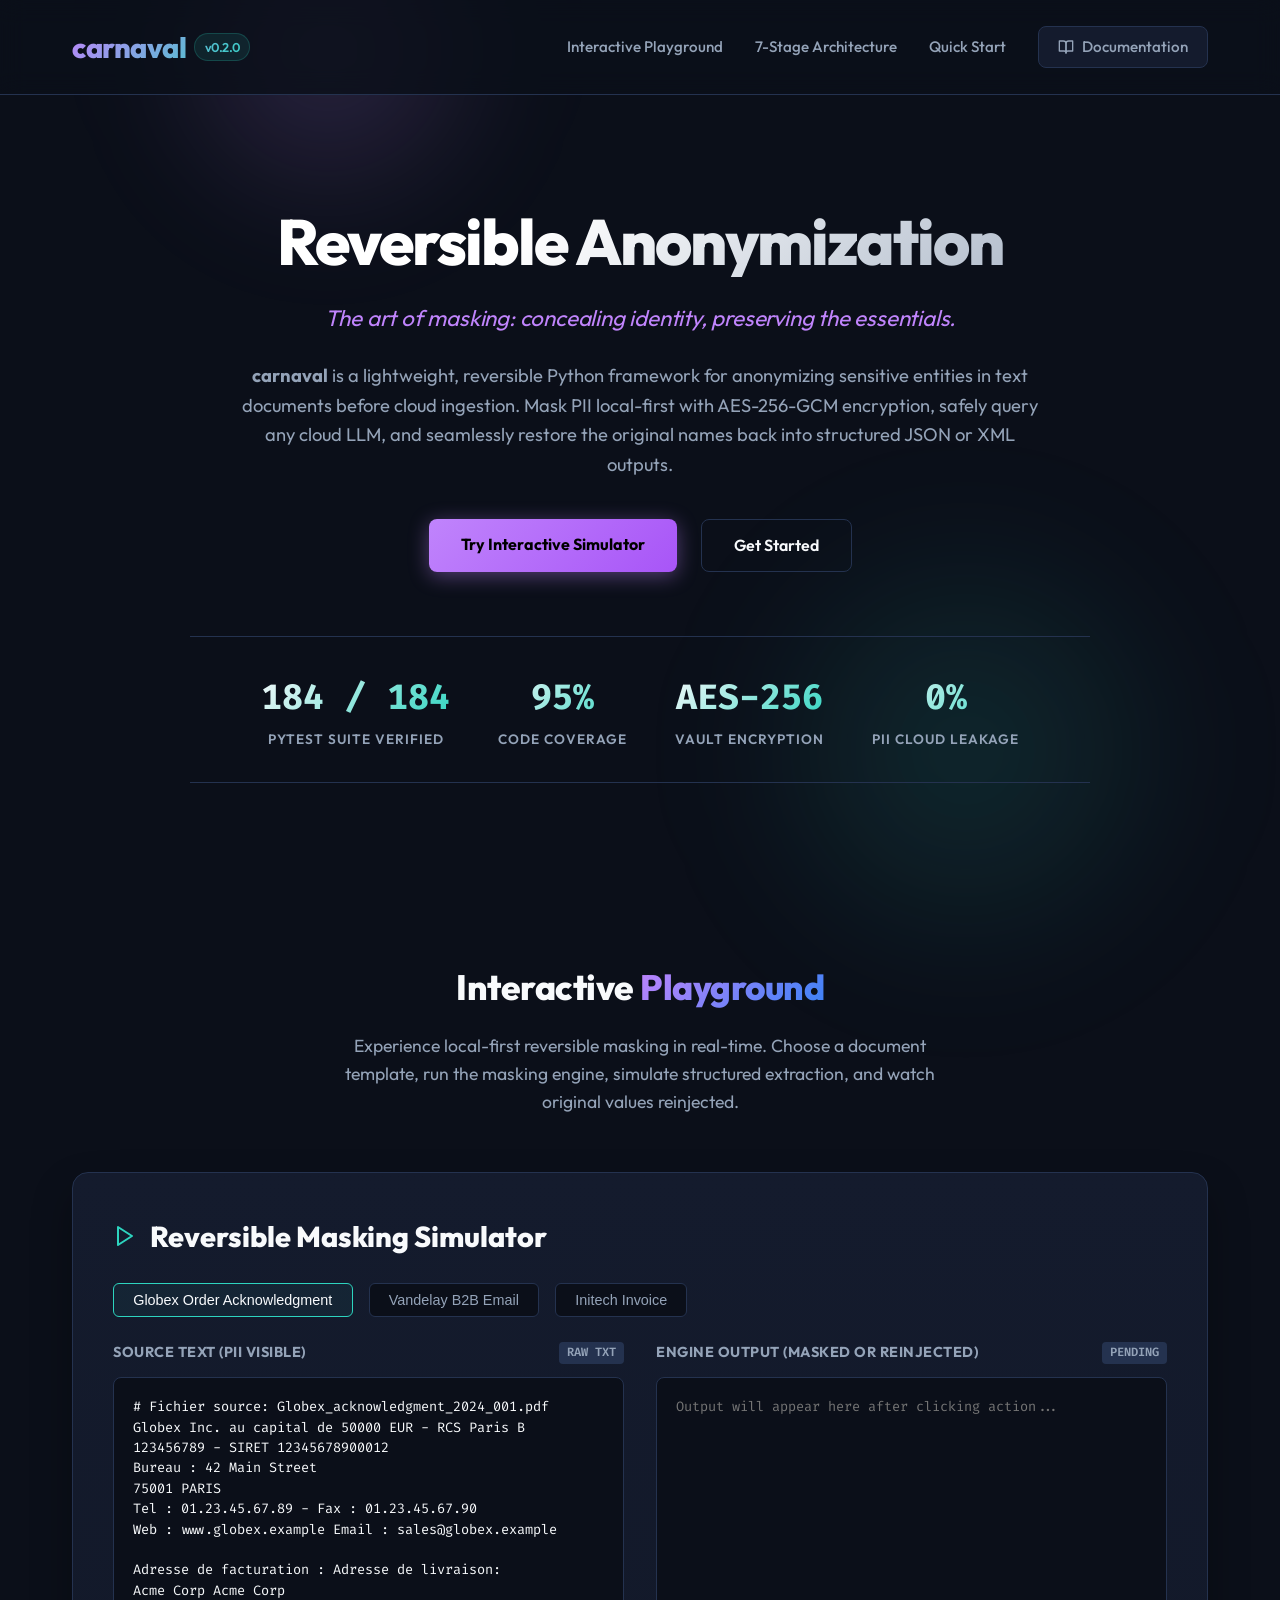
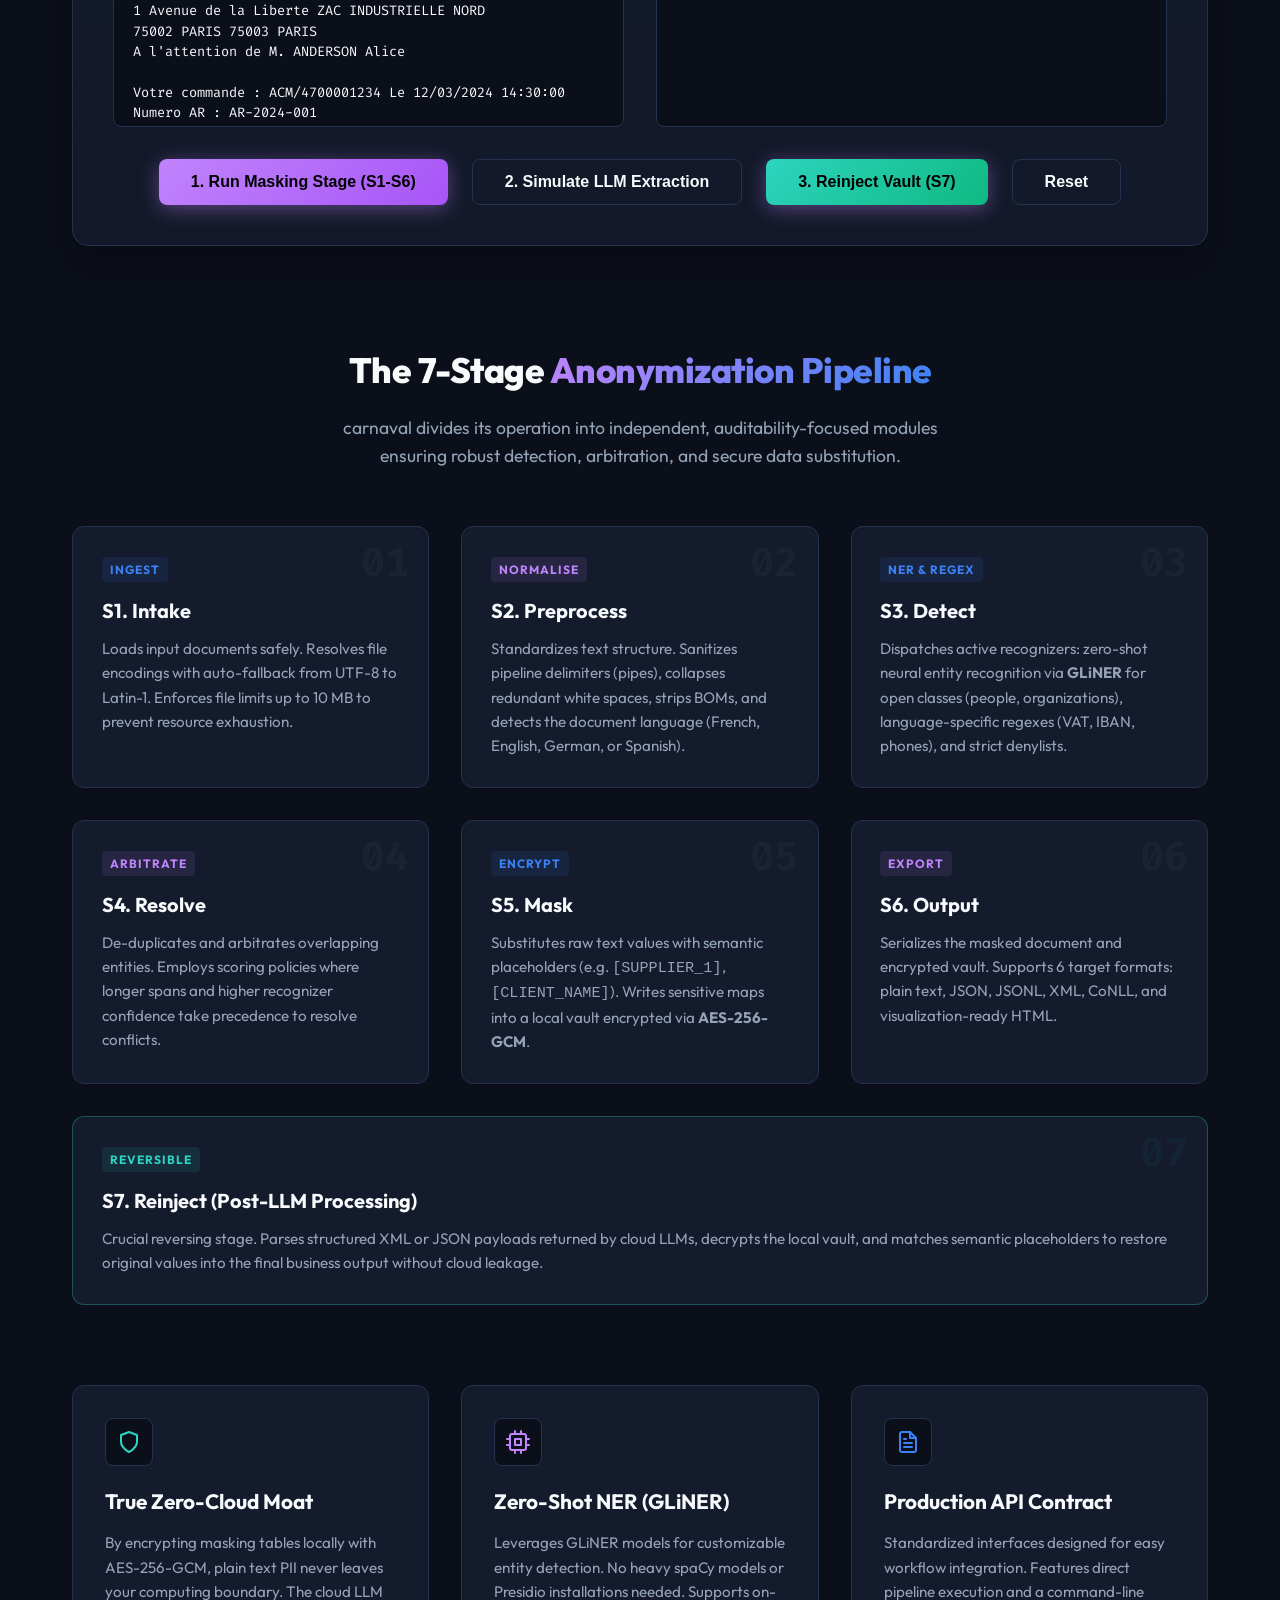
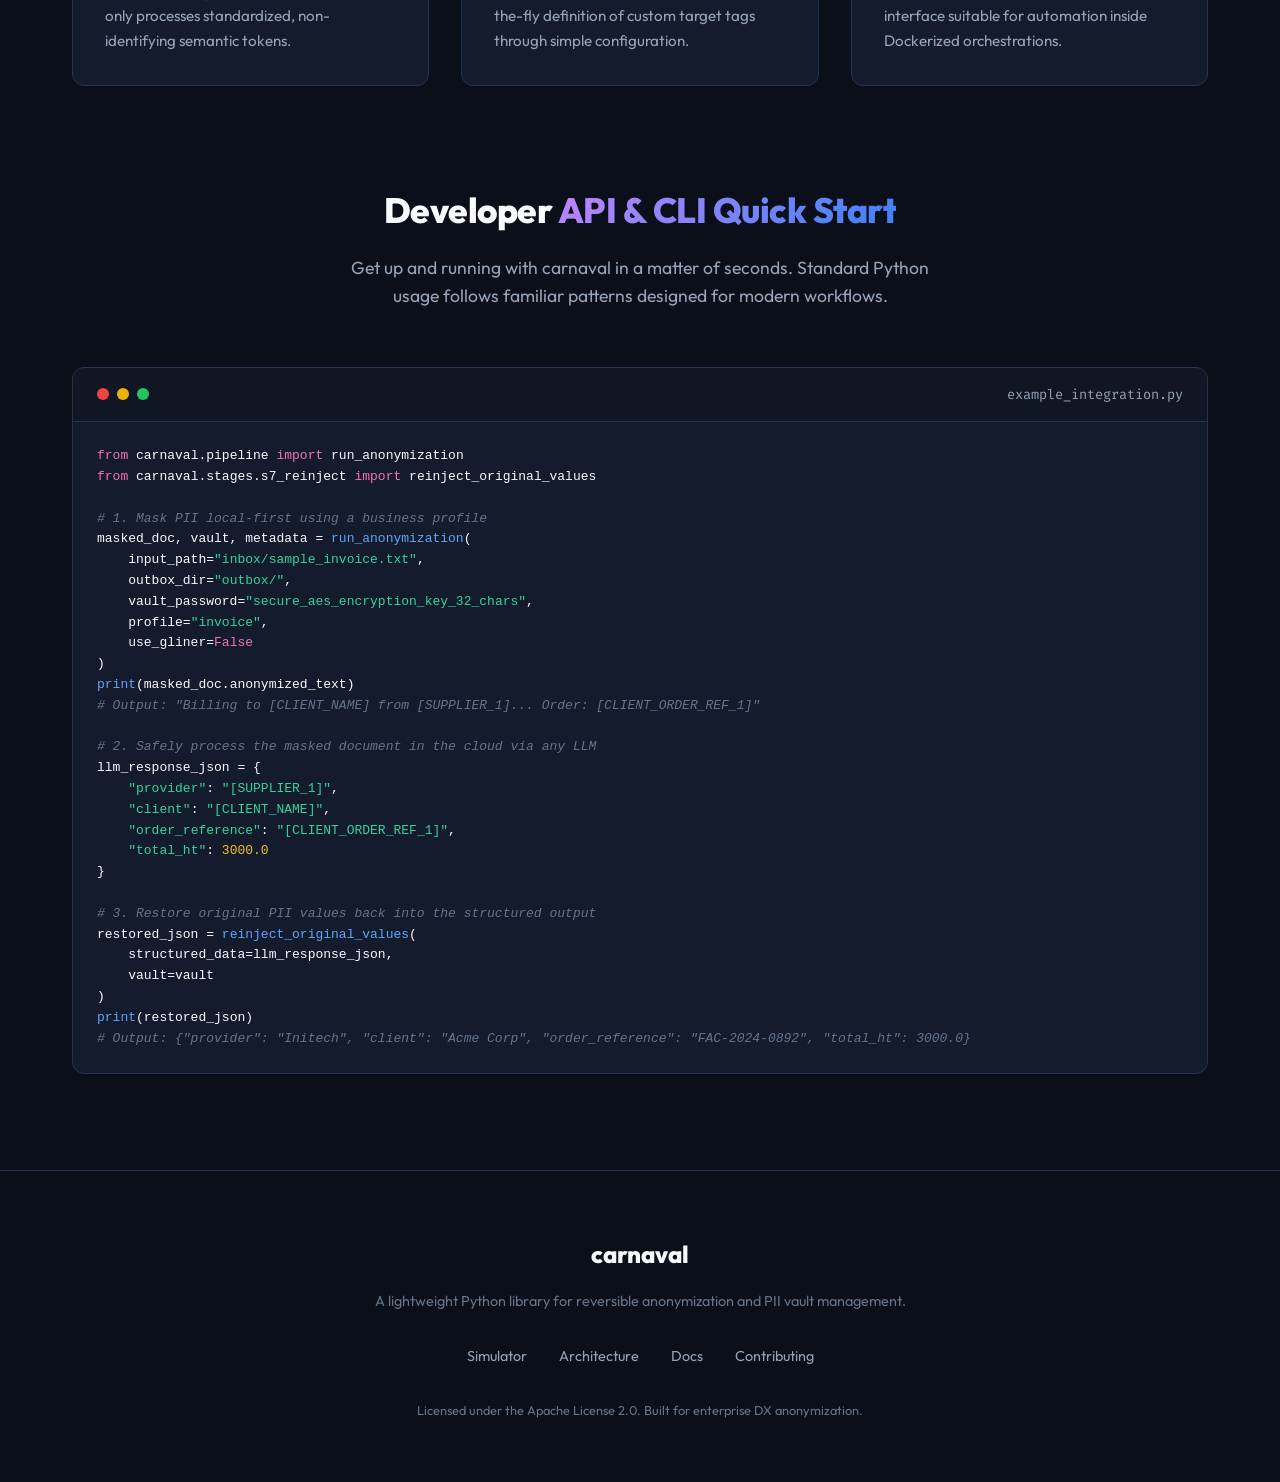
==== commit 477e7358: "docs/core: fix credibility issues, brand casing, and translate placeholders to English" ====
--- a/docs/website/index.html
+++ b/docs/website/index.html
@@ -716,7 +716,7 @@
                 <a href="#playground">Interactive Playground</a>
                 <a href="#pipeline">7-Stage Architecture</a>
                 <a href="#code">Quick Start</a>
-                <a href="file:///C:/Temp/Claude/Carnaval-publishable-EN/docs/00_overview.md" class="btn-github">
+                <a href="../documentation.html" class="btn-github">
                     <svg width="16" height="16" viewBox="0 0 24 24" fill="none" stroke="currentColor" stroke-width="2" stroke-linecap="round" stroke-linejoin="round" class="feather feather-book-open"><path d="M2 3h6a4 4 0 0 1 4 4v14a3 3 0 0 0-3-3H2z"></path><path d="M22 3h-6a4 4 0 0 0-4 4v14a3 3 0 0 1 3-3h7z"></path></svg>
                     Documentation
                 </a>
@@ -734,7 +734,7 @@
         
         <div class="hero-actions">
             <a href="#playground" class="btn-primary">Try Interactive Simulator</a>
-            <a href="file:///C:/Temp/Claude/Carnaval-publishable-EN/docs/02_install.md" class="btn-secondary">Get Started</a>
+            <a href="../documentation.html#sec-02_install" class="btn-secondary">Get Started</a>
         </div>
 
         <div class="quick-stats">
@@ -814,7 +814,7 @@
     <!-- The 7-Stage Pipeline Section -->
     <section id="pipeline" class="container">
         <h2 class="section-title">The 7-Stage <span>Anonymization Pipeline</span></h2>
-        <p class="section-desc">Carnaval divides its operation into independent, auditability-focused modules ensuring robust detection, arbitration, and secure data substitution.</p>
+        <p class="section-desc">carnaval divides its operation into independent, auditability-focused modules ensuring robust detection, arbitration, and secure data substitution.</p>
 
         <div class="pipeline-flow">
             <!-- Stage 1 -->
@@ -854,7 +854,7 @@
                 <div class="stage-num">05</div>
                 <div class="stage-badge">Encrypt</div>
                 <h3 class="stage-title">S5. Mask</h3>
-                <p class="stage-desc">Substitutes raw text values with semantic placeholders (e.g. <code>[FOURNISSEUR_1]</code>, <code>[CLIENT_NAME]</code>). Writes sensitive maps into a local vault encrypted via <strong>AES-256-GCM</strong>.</p>
+                <p class="stage-desc">Substitutes raw text values with semantic placeholders (e.g. <code>[SUPPLIER_1]</code>, <code>[CLIENT_NAME]</code>). Writes sensitive maps into a local vault encrypted via <strong>AES-256-GCM</strong>.</p>
             </div>
 
             <!-- Stage 6 -->
@@ -907,7 +907,7 @@
     <!-- Code showcase / Quick Start Section -->
     <section id="code" class="container">
         <h2 class="section-title">Developer <span>API & CLI Quick Start</span></h2>
-        <p class="section-desc">Get up and running with Carnaval in a matter of seconds. Standard Python usage follows familiar patterns designed for modern workflows.</p>
+        <p class="section-desc">Get up and running with carnaval in a matter of seconds. Standard Python usage follows familiar patterns designed for modern workflows.</p>
 
         <div class="code-showcase">
             <div class="code-header">
@@ -930,13 +930,13 @@
     use_gliner=<span class="hl-keyword">False</span>
 )
 <span class="hl-fn">print</span>(masked_doc.anonymized_text)
-<span class="hl-comment"># Output: "Billing to [CLIENT_NAME] from [FOURNISSEUR_1]... Order: [REF_COMMANDE_CLIENT_1]"</span>
+<span class="hl-comment"># Output: "Billing to [CLIENT_NAME] from [SUPPLIER_1]... Order: [CLIENT_ORDER_REF_1]"</span>
 
 <span class="hl-comment"># 2. Safely process the masked document in the cloud via any LLM</span>
 llm_response_json = {
-    <span class="hl-string">"provider"</span>: <span class="hl-string">"[FOURNISSEUR_1]"</span>,
+    <span class="hl-string">"provider"</span>: <span class="hl-string">"[SUPPLIER_1]"</span>,
     <span class="hl-string">"client"</span>: <span class="hl-string">"[CLIENT_NAME]"</span>,
-    <span class="hl-string">"order_reference"</span>: <span class="hl-string">"[REF_COMMANDE_CLIENT_1]"</span>,
+    <span class="hl-string">"order_reference"</span>: <span class="hl-string">"[CLIENT_ORDER_REF_1]"</span>,
     <span class="hl-string">"total_ht"</span>: <span class="hl-number">3000.0</span>
 }
 
@@ -954,14 +954,14 @@
     <footer>
         <div class="container">
             <a href="#" class="footer-logo">carnaval</a>
-            <p class="footer-desc">A professional Python ecosystem for reversible anonymization and PII vault management.</p>
+            <p class="footer-desc">A lightweight Python library for reversible anonymization and PII vault management.</p>
             <div class="footer-links">
                 <a href="#playground">Simulator</a>
                 <a href="#pipeline">Architecture</a>
-                <a href="file:///C:/Temp/Claude/Carnaval-publishable-EN/docs/00_overview.md">Docs</a>
-                <a href="file:///C:/Temp/Claude/Carnaval-publishable-EN/CONTRIBUTING.md">Contributing</a>
-            </div>
-            <p class="footer-copy">Licensed under the Apache License 2.0. Built for enterprise DX orchestration.</p>
+                <a href="../documentation.html">Docs</a>
+                <a href="../../CONTRIBUTING.md">Contributing</a>
+            </div>
+            <p class="footer-copy">Licensed under the Apache License 2.0. Built for enterprise DX anonymization.</p>
         </div>
     </footer>
 
@@ -972,11 +972,11 @@
                 title: "Globex Order Acknowledgment",
                 raw: `# Fichier source: Globex_acknowledgment_2024_001.pdf\nGlobex Inc. au capital de 50000 EUR - RCS Paris B 123456789 - SIRET 12345678900012\nBureau : 42 Main Street\n75001 PARIS\nTel : 01.23.45.67.89 - Fax : 01.23.45.67.90\nWeb : www.globex.example Email : sales@globex.example\n\nAdresse de facturation : Adresse de livraison:\nAcme Corp Acme Corp\n1 Avenue de la Liberte ZAC INDUSTRIELLE NORD\n75002 PARIS 75003 PARIS\nA l'attention de M. ANDERSON Alice\n\nVotre commande : ACM/4700001234 Le 12/03/2024 14:30:00\nNumero AR : AR-2024-001\nSuivi par : Alice Anderson - Enregistrement : 1245678\n\nArticles :\n1 | 10 | RKMCK3 - Globex Inc. - Ref M254C00021 - 10.76 EUR - Delai 05/04/2024\n2 | 5 | KHZ-DA-032-0050-M - Verin a course reduite - 79.50 EUR - Delai 12/04/2024\n\nTotal HT : 187.10 EUR\nTVA 20% : 37.42 EUR\nTotal TTC : 224.52 EUR\n\nConditions de paiement : 30 jours fin de mois\nMode de reglement : Virement\nTVA intracom : FR99123456789\nIBAN : FR763000600001234567890141\nBIC : AAAAFR2XXXX\n\nEn vous remerciant de votre confiance.\nCordialement,\nAlice Anderson`,
                 
-                masked: `# Fichier source: <span class="placeholder-badge provider">[FOURNISSEUR_1]</span>[ADRESSE_1]\n<span class="placeholder-badge provider">[FOURNISSEUR_2]</span> au capital de [CAPITAL_1] EUR - RCS [ADRESSE_2] [NATID_1] - SIRET [SIRET_1]\nBureau : 42 Main Street\n[ADRESSE_3][ADRESSE_4]\nTel : [PHONE_1] - Fax : [PHONE_2]\nWeb : www.<span class="placeholder-badge provider">[FOURNISSEUR_3]</span>[URL_1] Email : [EMAIL_1]\n\nAdresse de facturation : Adresse de livraison:\n[CLIENT_NAME][FOURNISSEUR_4][CLIENT_NAME]\n1 Avenue de la [CONTACT_1] INDUSTRIELLE NORD\n[ADRESSE_5][ADRESSE_4] [ADRESSE_6][ADRESSE_4] l'attention de M. ANDERSON [CONTACT_2]\n\nVotre commande : <span class="placeholder-badge reference">[REF_COMMANDE_CLIENT_1]</span> Le 12/03/2024 14:30:00\nNumero AR : [REF_1]\nSuivi par : [CONTACT_3] - Enregistrement : 1245678\n\nArticles :\n1 | 10 | RKMCK3 - <span class="placeholder-badge provider">[FOURNISSEUR_2]</span> - Ref M254C00021 - 10.76 [FOURNISSEUR_5] 05/04/2024\n2 | 5 | KHZ-DA-032-0050-M - [ADRESSE_7] a course reduite - 79.50 EUR - Delai 12/04/2024\n\nTotal HT : 187.10 EUR\nTVA 20% : 37.42 EUR\n[CONTACT_4] : 224.52 EUR\n\nConditions de paiement : 30 jours fin de mois\nMode de reglement : Virement\nTVA intracom : [VAT_1]\nIBAN : [IBAN_1]\nBIC : [BIC_1]\n\nEn vous remerciant de [CONTACT_5] confiance.\nCordialement,\n[CONTACT_3][FOURNISSEUR_6][FOURNISSEUR_2]`,
+                masked: `# Fichier source: <span class="placeholder-badge provider">[SUPPLIER_1]</span>[ADDRESS_1]\n<span class="placeholder-badge provider">[SUPPLIER_2]</span> au capital de [CAPITAL_1] EUR - RCS [ADDRESS_2] [NATID_1] - SIRET [SIRET_1]\nBureau : 42 Main Street\n[ADDRESS_3][ADDRESS_4]\nTel : [PHONE_1] - Fax : [PHONE_2]\nWeb : www.<span class="placeholder-badge provider">[SUPPLIER_3]</span>[URL_1] Email : [EMAIL_1]\n\nAdresse de facturation : Adresse de livraison:\n[CLIENT_NAME][SUPPLIER_4][CLIENT_NAME]\n1 Avenue de la [CONTACT_1] INDUSTRIELLE NORD\n[ADDRESS_5][ADDRESS_4] [ADDRESS_6][ADDRESS_4] l'attention de M. ANDERSON [CONTACT_2]\n\nVotre commande : <span class="placeholder-badge reference">[CLIENT_ORDER_REF_1]</span> Le 12/03/2024 14:30:00\nNumero AR : [REF_1]\nSuivi par : [CONTACT_3] - Enregistrement : 1245678\n\nArticles :\n1 | 10 | RKMCK3 - <span class="placeholder-badge provider">[SUPPLIER_2]</span> - Ref M254C00021 - 10.76 [SUPPLIER_5] 05/04/2024\n2 | 5 | KHZ-DA-032-0050-M - [ADDRESS_7] a course reduite - 79.50 EUR - Delai 12/04/2024\n\nTotal HT : 187.10 EUR\nTVA 20% : 37.42 EUR\n[CONTACT_4] : 224.52 EUR\n\nConditions de paiement : 30 jours fin de mois\nMode de reglement : Virement\nTVA intracom : [VAT_1]\nIBAN : [IBAN_1]\nBIC : [BIC_1]\n\nEn vous remerciant de [CONTACT_5] confiance.\nCordialement,\n[CONTACT_3][SUPPLIER_6][SUPPLIER_2]`,
                 
-                vault: `{\n  "vault_id": "vlt_892d1a3c",\n  "algorithm": "AES-256-GCM",\n  "keys": {\n    "[FOURNISSEUR_2]": "Globex Inc.",\n    "[CLIENT_NAME]": "Acme Corp",\n    "[REF_COMMANDE_CLIENT_1]": "ACM/4700001234",\n    "[CONTACT_3]": "Alice Anderson",\n    "[IBAN_1]": "FR763000600001234567890141",\n    "[VAT_1]": "FR99123456789",\n    "[EMAIL_1]": "sales@globex.example"\n  }\n}`,
+                vault: `{\n  "vault_id": "vlt_892d1a3c",\n  "algorithm": "AES-256-GCM",\n  "keys": {\n    "[SUPPLIER_2]": "Globex Inc.",\n    "[CLIENT_NAME]": "Acme Corp",\n    "[CLIENT_ORDER_REF_1]": "ACM/4700001234",\n    "[CONTACT_3]": "Alice Anderson",\n    "[IBAN_1]": "FR763000600001234567890141",\n    "[VAT_1]": "FR99123456789",\n    "[EMAIL_1]": "sales@globex.example"\n  }\n}`,
                 
-                llm: `{\n  "vendor": "<span class="placeholder-badge provider">[FOURNISSEUR_2]</span>",\n  "client": "[CLIENT_NAME]",\n  "order_id": "<span class="placeholder-badge reference">[REF_COMMANDE_CLIENT_1]</span>",\n  "total_ht": 187.10,\n  "items_count": 2\n}`,
+                llm: `{\n  "vendor": "<span class="placeholder-badge provider">[SUPPLIER_2]</span>",\n  "client": "[CLIENT_NAME]",\n  "order_id": "<span class="placeholder-badge reference">[CLIENT_ORDER_REF_1]</span>",\n  "total_ht": 187.10,\n  "items_count": 2\n}`,
                 
                 reinjected: `{\n  "vendor": "Globex Inc.",\n  "client": "Acme Corp",\n  "order_id": "ACM/4700001234",\n  "total_ht": 187.10,\n  "items_count": 2\n}`
             },
@@ -984,11 +984,11 @@
                 title: "Vandelay B2B Email",
                 raw: `De: David Davis <david.davis@vandelay.example>\nA: Carol Carter <carol.carter@acme.example>\nObjet: RE: Commande ACM/2024/0438 - confirmation expedition\n\nBonjour Carol,\n\nJe confirme l'expedition de votre commande ACM/2024/0438 ce jour.\n\nSuivi : depart de notre site 30 Rue de l'Industrie a Marseille (13002),\nlivraison prevue mercredi 17/04 sur votre site.\n\nReferences inclus :\n- KHZ-DA-032-0050-M : 10 pieces\n- RKMCK3 : 25 pieces\n\nPour toute question, je reste disponible :\nTel direct : 04.91.23.45.67\nMobile : 06.78.90.12.34\n\nCordialement,\nDavid Davis\nResponsable Commercial\nVandelay Industries\nwww.vandelay.example`,
                 
-                masked: `De: [CONTACT_1] &lt;[EMAIL_1]&gt;\nA: <span class="placeholder-badge contact">[CONTACT_4]</span> &lt;[EMAIL_2]&gt;\nObjet: RE: Commande <span class="placeholder-badge reference">[REF_COMMANDE_CLIENT_1]</span> - confirmation expedition\n\nBonjour <span class="placeholder-badge contact">[CONTACT_4]</span>,\n\nJe confirme l'expedition de votre commande <span class="placeholder-badge reference">[REF_COMMANDE_CLIENT_1]</span> ce jour.\n\nSuivi : depart de notre site [ADRESSE_1] ([REF_COMMANDE_CLIENT_2]),\nlivraison prevue mercredi 17/04 sur votre site.\n\nReferences inclus :\n- <span class="placeholder-badge reference">[REF_PROD_2]</span> : 10 pieces\n- <span class="placeholder-badge reference">[REF_PROD_1]</span> : 25 pieces\n\nPour toute question, je reste disponible :\nTel direct : [PHONE_1]\nMobile : [PHONE_2]\n\nCordialement,\n[CONTACT_1]\nResponsable [CONTACT_3]\n<span class="placeholder-badge provider">[FOURNISSEUR_1]</span>\n[URL_1]`,
+                masked: `De: [CONTACT_1] &lt;[EMAIL_1]&gt;\nA: <span class="placeholder-badge contact">[CONTACT_4]</span> &lt;[EMAIL_2]&gt;\nObjet: RE: Commande <span class="placeholder-badge reference">[CLIENT_ORDER_REF_1]</span> - confirmation expedition\n\nBonjour <span class="placeholder-badge contact">[CONTACT_4]</span>,\n\nJe confirme l'expedition de votre commande <span class="placeholder-badge reference">[CLIENT_ORDER_REF_1]</span> ce jour.\n\nSuivi : depart de notre site [ADDRESS_1] ([CLIENT_ORDER_REF_2]),\nlivraison prevue mercredi 17/04 sur votre site.\n\nReferences inclus :\n- <span class="placeholder-badge reference">[REF_PROD_2]</span> : 10 pieces\n- <span class="placeholder-badge reference">[REF_PROD_1]</span> : 25 pieces\n\nPour toute question, je reste disponible :\nTel direct : [PHONE_1]\nMobile : [PHONE_2]\n\nCordialement,\n[CONTACT_1]\nResponsable [CONTACT_3]\n<span class="placeholder-badge provider">[SUPPLIER_1]</span>\n[URL_1]`,
                 
-                vault: `{\n  "vault_id": "vlt_e0921a4f",\n  "algorithm": "AES-256-GCM",\n  "keys": {\n    "[CONTACT_1]": "David Davis",\n    "[CONTACT_4]": "Carol Carter",\n    "[EMAIL_1]": "david.davis@vandelay.example",\n    "[EMAIL_2]": "carol.carter@acme.example",\n    "[REF_PROD_1]": "RKMCK3",\n    "[REF_PROD_2]": "KHZ-DA-032-0050-M",\n    "[REF_COMMANDE_CLIENT_1]": "ACM/2024/0438",\n    "[FOURNISSEUR_1]": "Vandelay Industries",\n    "[PHONE_1]": "04.91.23.45.67",\n    "[PHONE_2]": "06.78.90.12.34"\n  }\n}`,
+                vault: `{\n  "vault_id": "vlt_e0921a4f",\n  "algorithm": "AES-256-GCM",\n  "keys": {\n    "[CONTACT_1]": "David Davis",\n    "[CONTACT_4]": "Carol Carter",\n    "[EMAIL_1]": "david.davis@vandelay.example",\n    "[EMAIL_2]": "carol.carter@acme.example",\n    "[REF_PROD_1]": "RKMCK3",\n    "[REF_PROD_2]": "KHZ-DA-032-0050-M",\n    "[CLIENT_ORDER_REF_1]": "ACM/2024/0438",\n    "[SUPPLIER_1]": "Vandelay Industries",\n    "[PHONE_1]": "04.91.23.45.67",\n    "[PHONE_2]": "06.78.90.12.34"\n  }\n}`,
                 
-                llm: `{\n  "sender_name": "[CONTACT_1]",\n  "sender_company": "<span class="placeholder-badge provider">[FOURNISSEUR_1]</span>",\n  "associated_order": "<span class="placeholder-badge reference">[REF_COMMANDE_CLIENT_1]</span>",\n  "is_shipping_confirmation": true\n}`,
+                llm: `{\n  "sender_name": "[CONTACT_1]",\n  "sender_company": "<span class="placeholder-badge provider">[SUPPLIER_1]</span>",\n  "associated_order": "<span class="placeholder-badge reference">[CLIENT_ORDER_REF_1]</span>",\n  "is_shipping_confirmation": true\n}`,
                 
                 reinjected: `{\n  "sender_name": "David Davis",\n  "sender_company": "Vandelay Industries",\n  "associated_order": "ACM/2024/0438",\n  "is_shipping_confirmation": true\n}`
             },
@@ -996,11 +996,11 @@
                 title: "Initech Invoice",
                 raw: `INITECH CORP - INVOICE\nDate: 2024-05-15\nInvoice Ref: FAC-2024-0892\nClient: Acme Corp\n\nDescription of Services:\n- Development of Eureka multi-agent prototype: 3000,00 EUR\n\nPayment Details:\nIBAN: FR1420041010050500013M02606\nBIC: INITHFRPXXX\n\nThank you for doing business with Initech!\nFor support, email billing@initech.example`,
                 
-                masked: `<span class="placeholder-badge provider">[FOURNISSEUR_1]</span> - INVOICE\nDate: 2024-05-15\nInvoice Ref: <span class="placeholder-badge reference">FAC-2024-0892</span>\nClient: [CLIENT_NAME]\n\nDescription of Services:\n- Development of Eureka multi-agent prototype: 3000,00 EUR\n\nPayment Details:\nIBAN: [IBAN_1]\nBIC: [BIC_1]\n\nThank you for doing business with <span class="placeholder-badge provider">[FOURNISSEUR_1]</span>!\nFor support, email [EMAIL_1]`,
+                masked: `<span class="placeholder-badge provider">[SUPPLIER_1]</span> - INVOICE\nDate: 2024-05-15\nInvoice Ref: <span class="placeholder-badge reference">FAC-2024-0892</span>\nClient: [CLIENT_NAME]\n\nDescription of Services:\n- Development of Eureka multi-agent prototype: 3000,00 EUR\n\nPayment Details:\nIBAN: [IBAN_1]\nBIC: [BIC_1]\n\nThank you for doing business with <span class="placeholder-badge provider">[SUPPLIER_1]</span>!\nFor support, email [EMAIL_1]`,
                 
-                vault: `{\n  "vault_id": "vlt_49ab213c",\n  "algorithm": "AES-256-GCM",\n  "keys": {\n    "[FOURNISSEUR_1]": "Initech",\n    "[CLIENT_NAME]": "Acme Corp",\n    "[IBAN_1]": "FR1420041010050500013M02606",\n    "[BIC_1]": "INITHFRPXXX",\n    "[EMAIL_1]": "billing@initech.example"\n  }\n}`,
+                vault: `{\n  "vault_id": "vlt_49ab213c",\n  "algorithm": "AES-256-GCM",\n  "keys": {\n    "[SUPPLIER_1]": "Initech",\n    "[CLIENT_NAME]": "Acme Corp",\n    "[IBAN_1]": "FR1420041010050500013M02606",\n    "[BIC_1]": "INITHFRPXXX",\n    "[EMAIL_1]": "billing@initech.example"\n  }\n}`,
                 
-                llm: `{\n  "invoice_ref": "<span class="placeholder-badge reference">FAC-2024-0892</span>",\n  "billing_party": "<span class="placeholder-badge provider">[FOURNISSEUR_1]</span>",\n  "client_party": "[CLIENT_NAME]",\n  "amount_due": 3000.00\n}`,
+                llm: `{\n  "invoice_ref": "<span class="placeholder-badge reference">FAC-2024-0892</span>",\n  "billing_party": "<span class="placeholder-badge provider">[SUPPLIER_1]</span>",\n  "client_party": "[CLIENT_NAME]",\n  "amount_due": 3000.00\n}`,
                 
                 reinjected: `{\n  "invoice_ref": "FAC-2024-0892",\n  "billing_party": "Initech",\n  "client_party": "Acme Corp",\n  "amount_due": 3000.00\n}`
             }
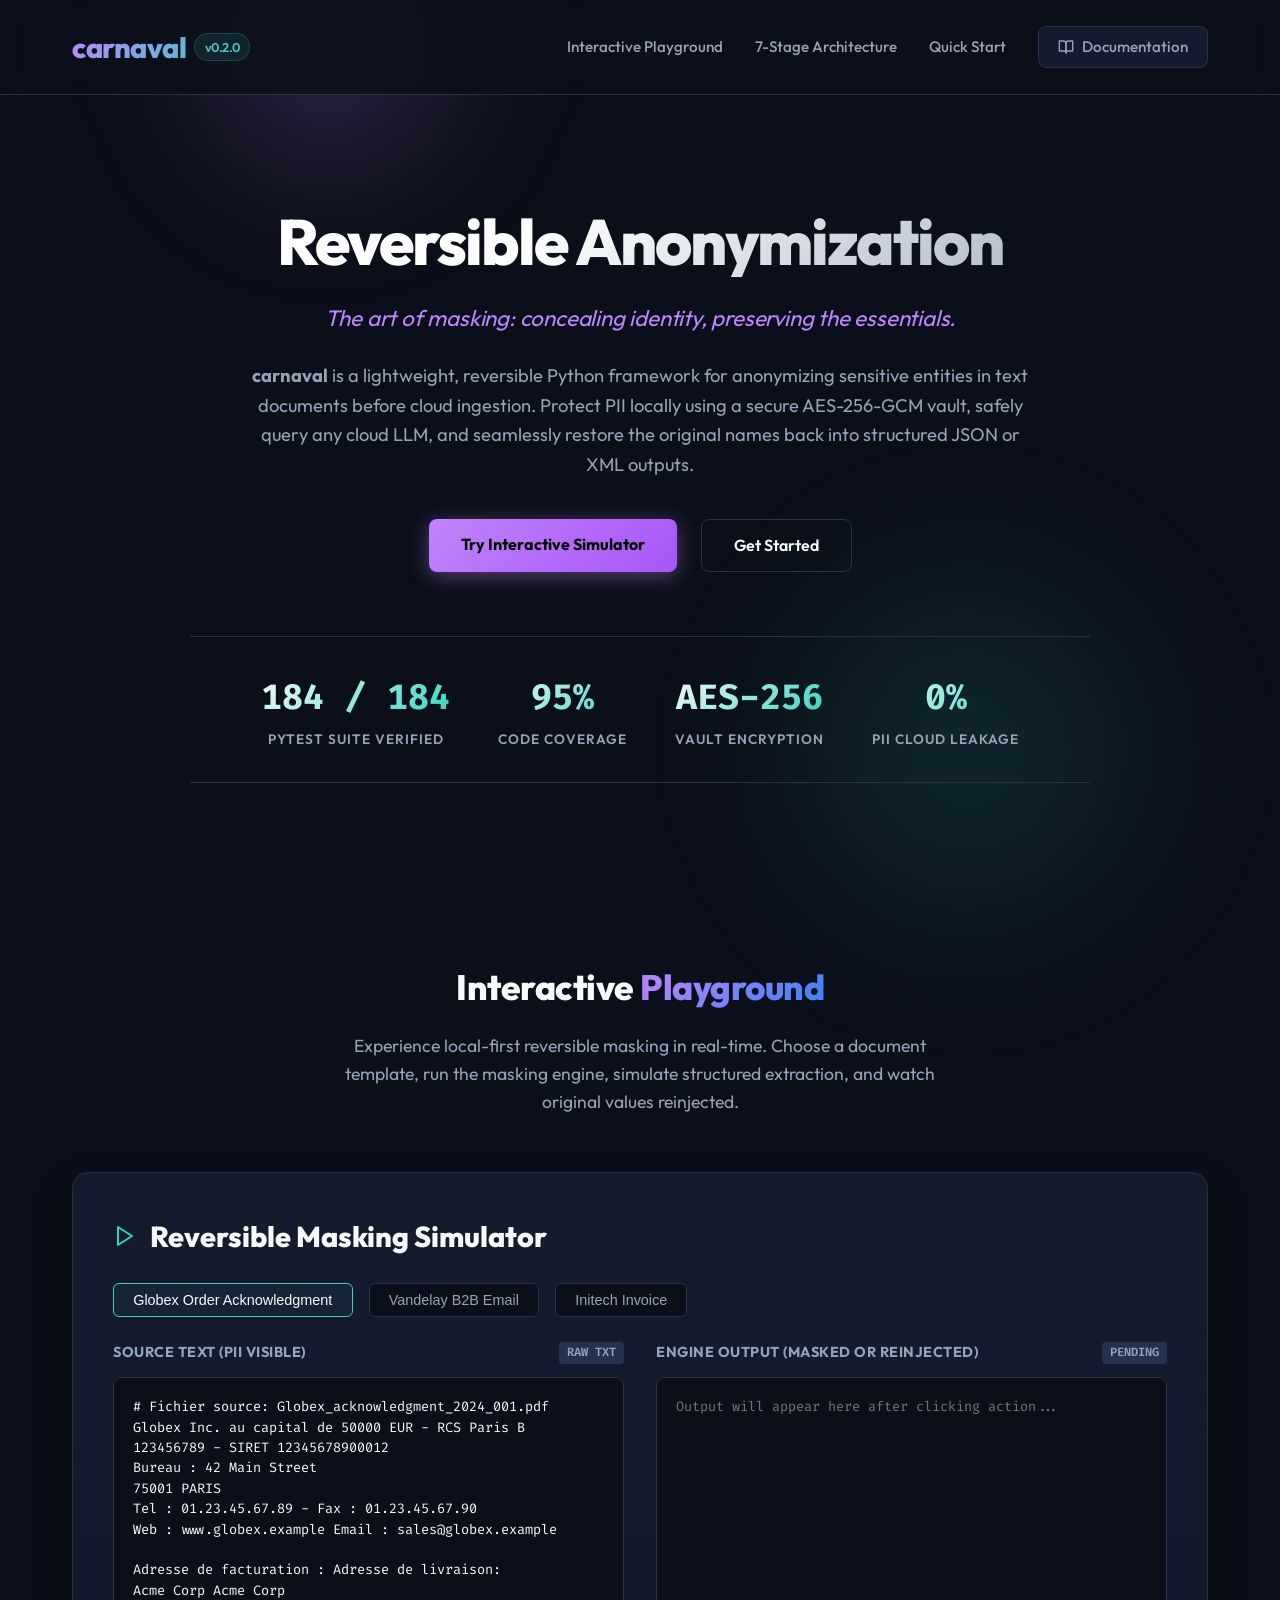
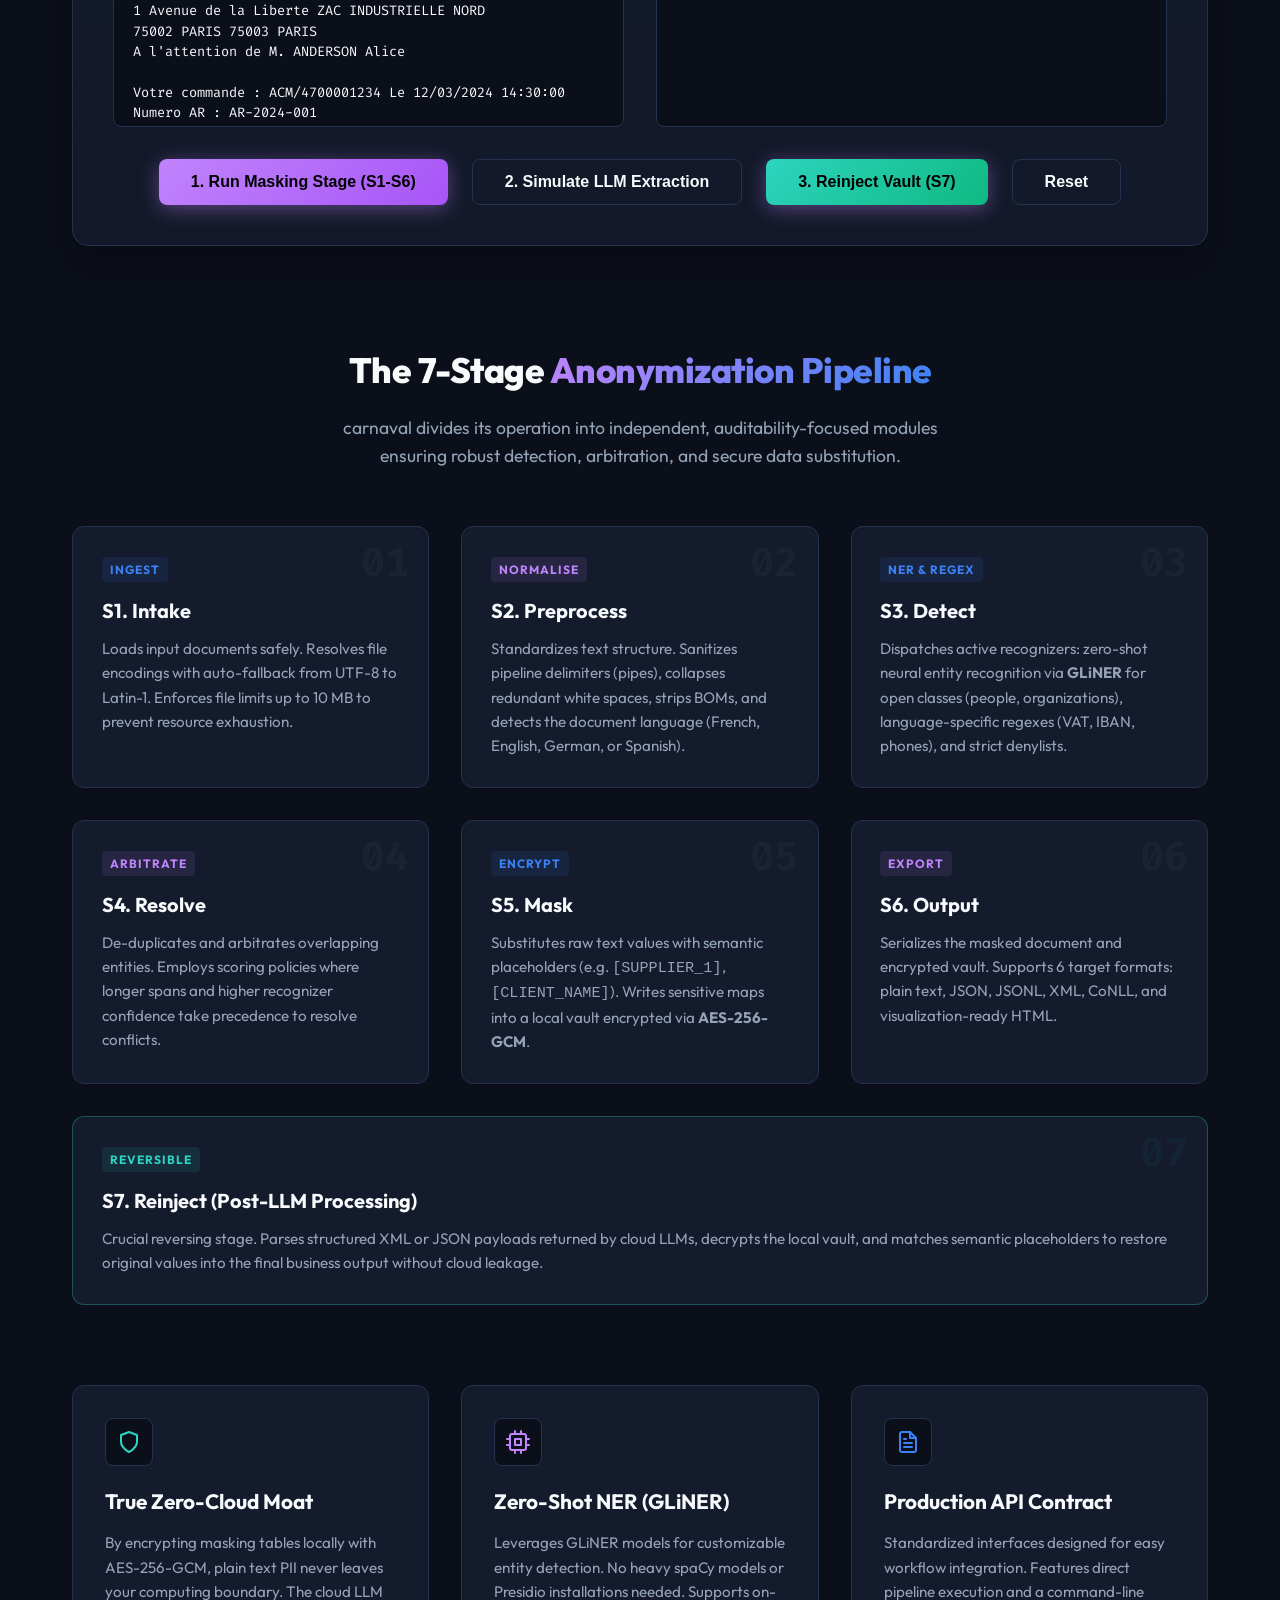
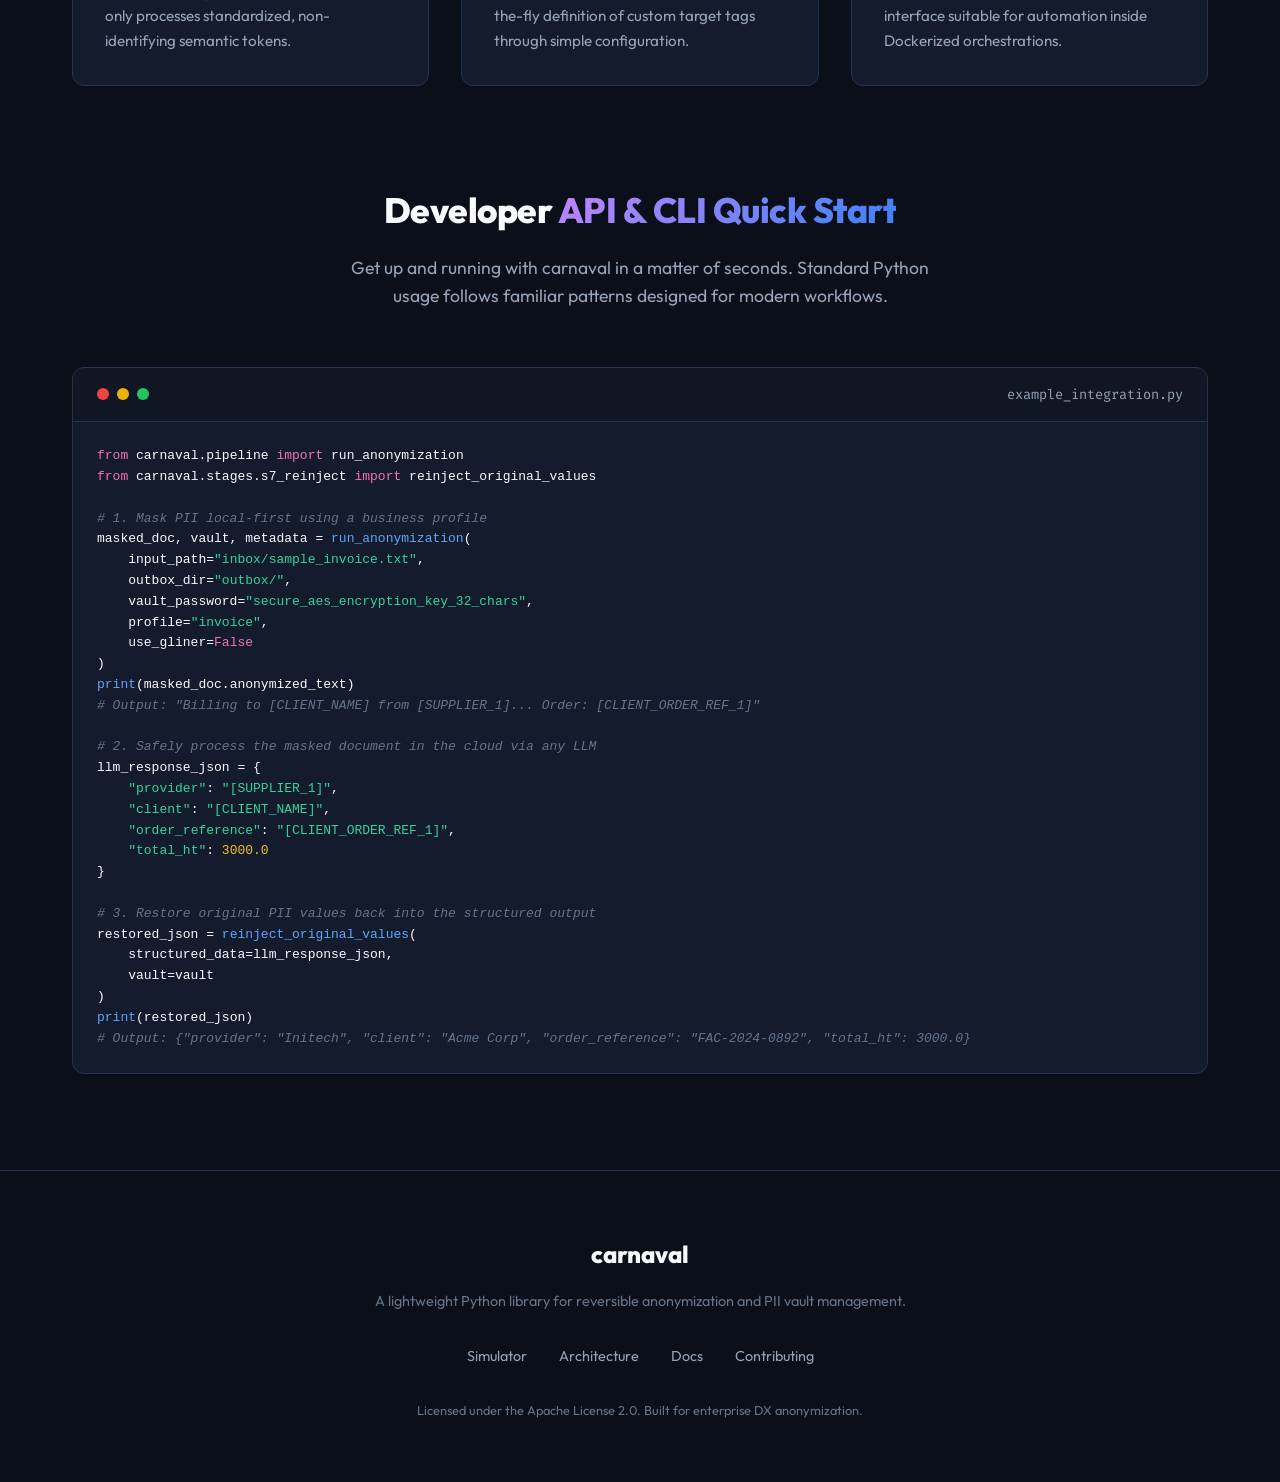
==== commit 897c0963: "docs: soften AES-256-GCM sentence in hero section" ====
--- a/docs/website/index.html
+++ b/docs/website/index.html
@@ -729,7 +729,7 @@
         <h1>Reversible Anonymization</h1>
         <p class="tagline">The art of masking: concealing identity, preserving the essentials.</p>
         <p class="desc">
-            <strong>carnaval</strong> is a lightweight, reversible Python framework for anonymizing sensitive entities in text documents before cloud ingestion. Mask PII local-first with AES-256-GCM encryption, safely query any cloud LLM, and seamlessly restore the original names back into structured JSON or XML outputs.
+            <strong>carnaval</strong> is a lightweight, reversible Python framework for anonymizing sensitive entities in text documents before cloud ingestion. Protect PII locally using a secure AES-256-GCM vault, safely query any cloud LLM, and seamlessly restore the original names back into structured JSON or XML outputs.
         </p>
         
         <div class="hero-actions">
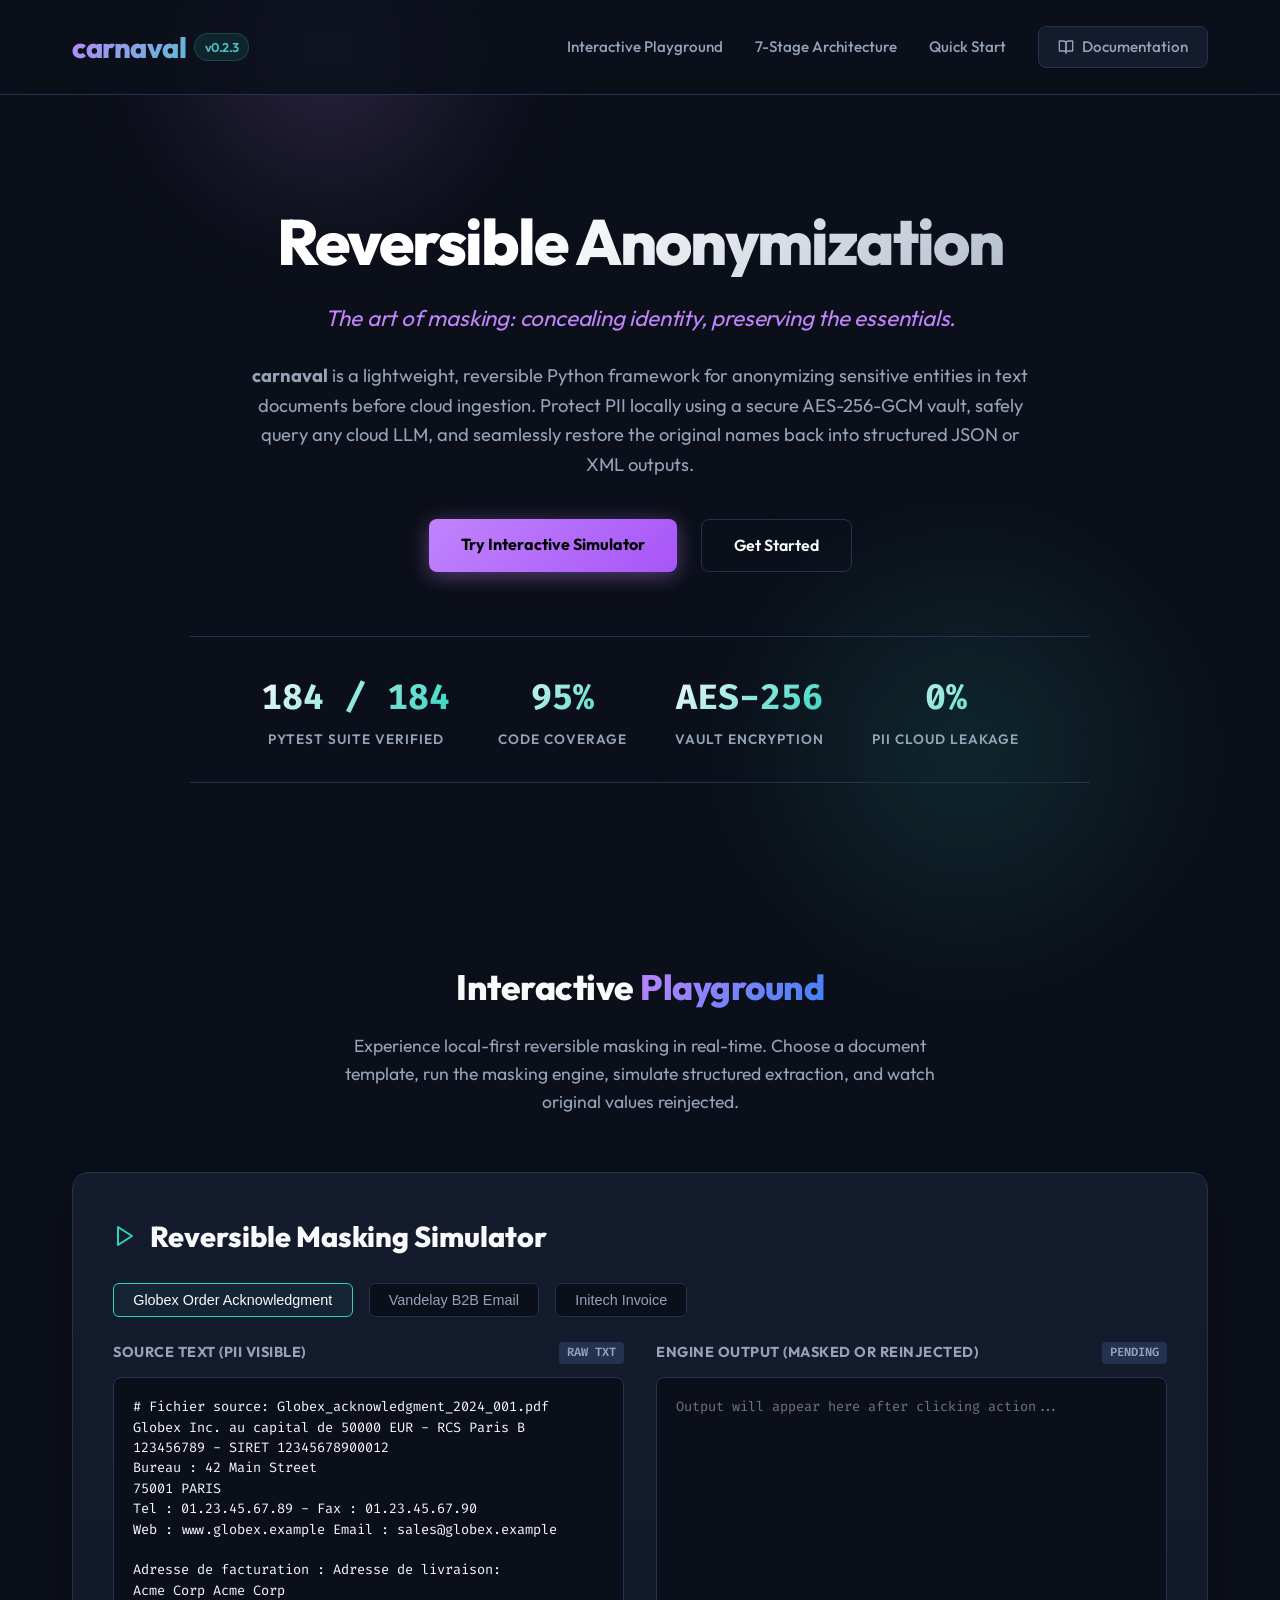
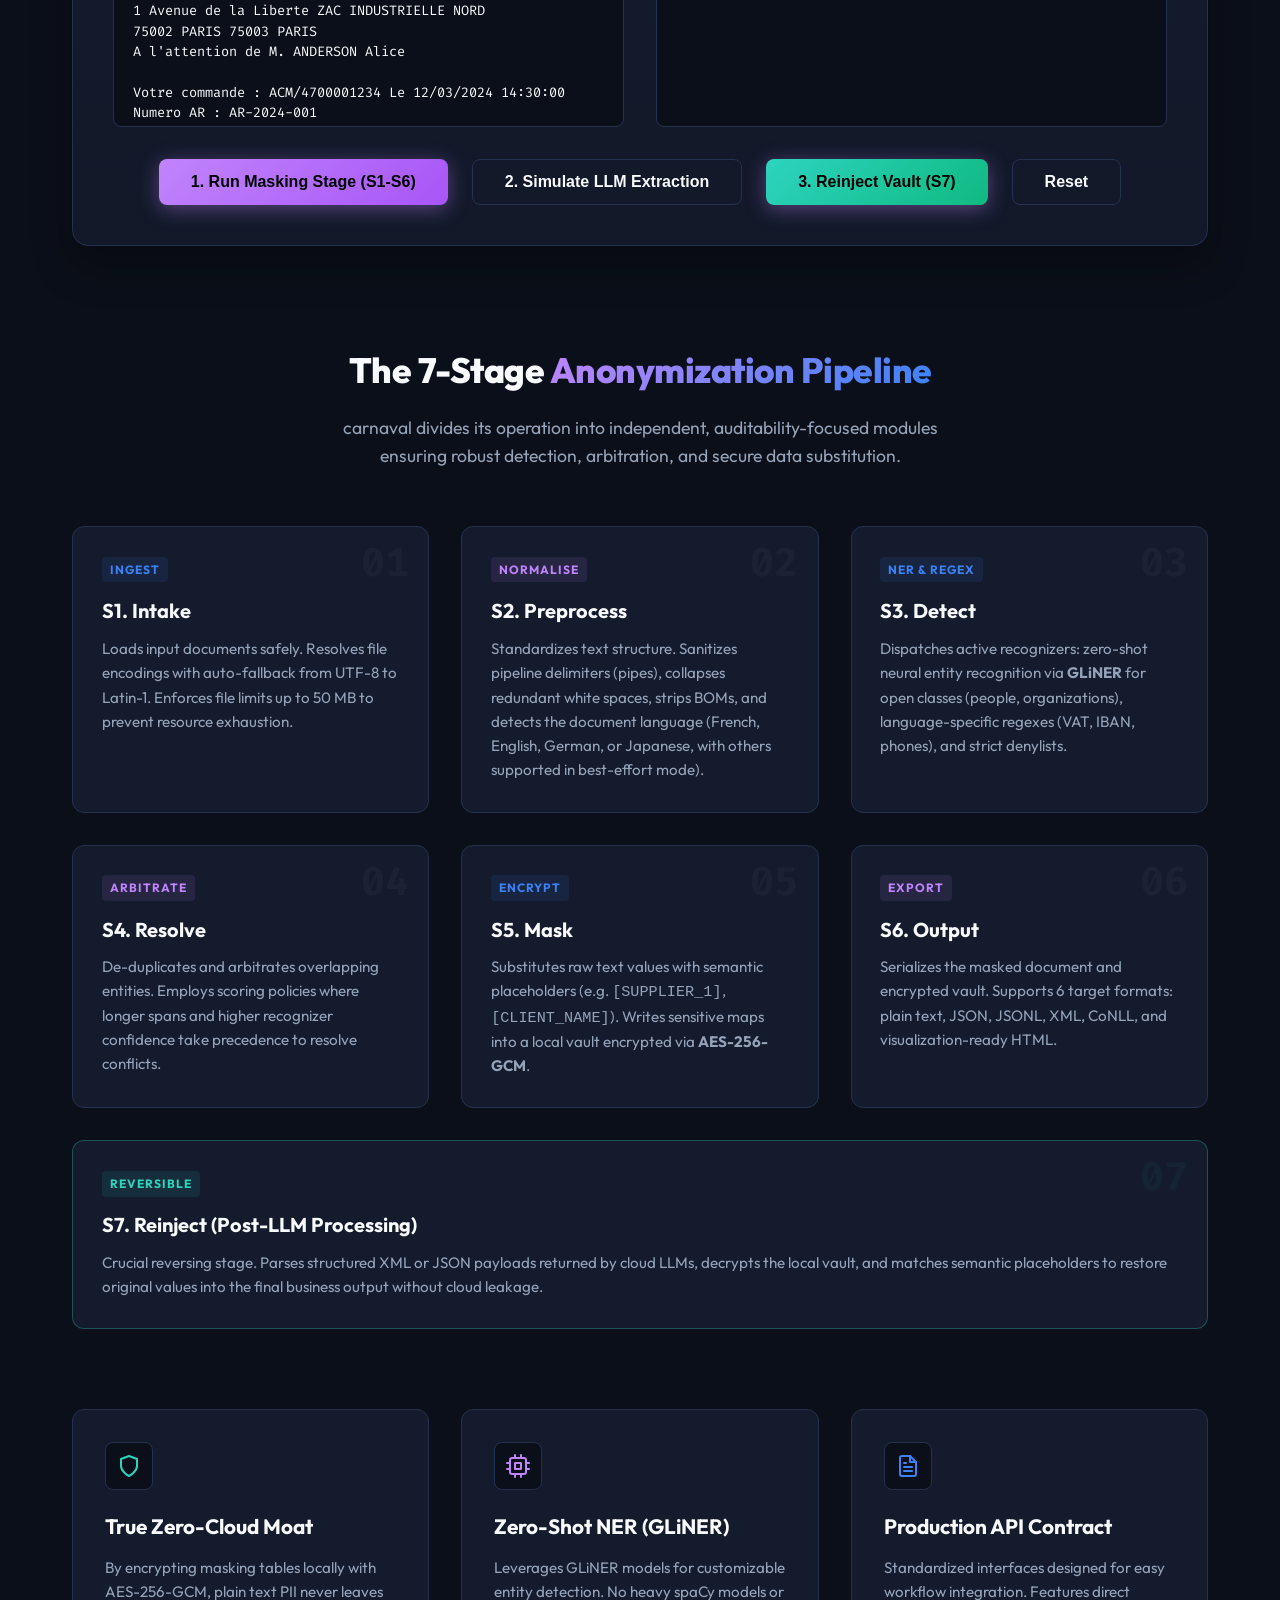
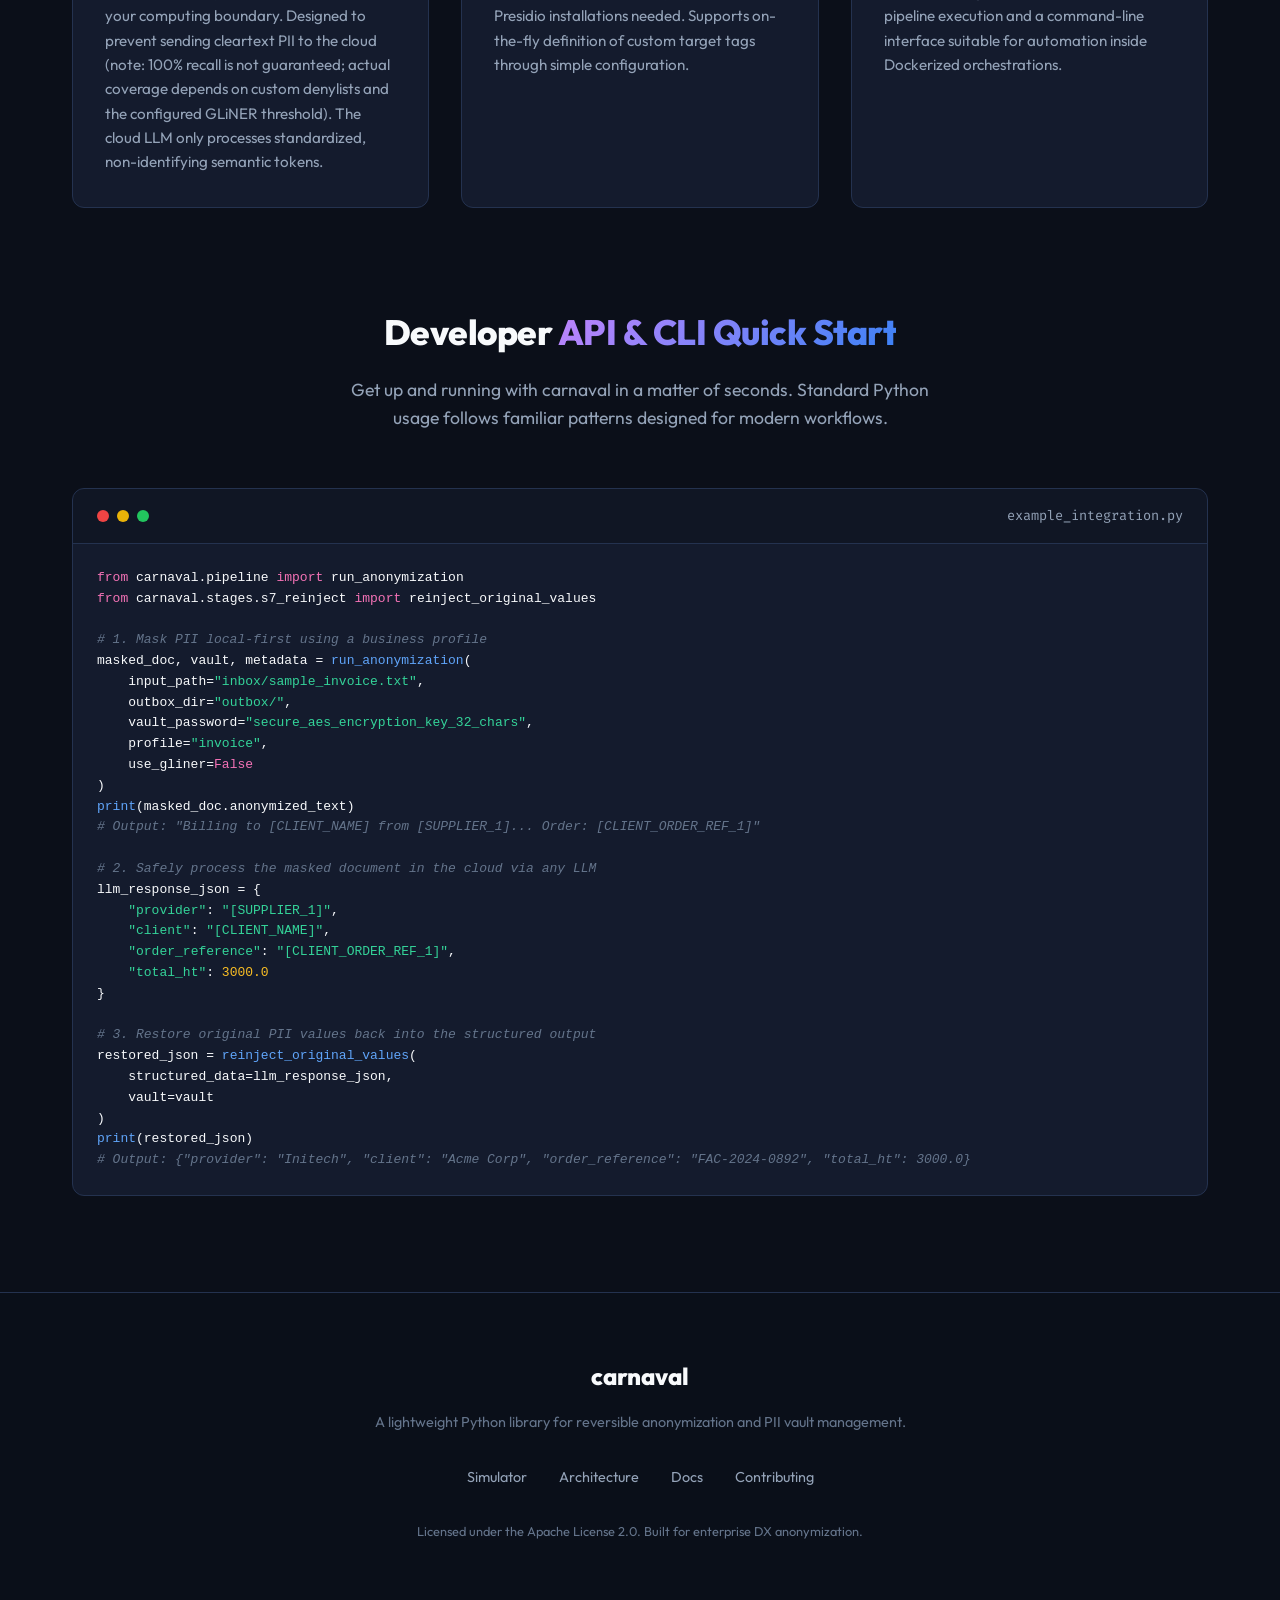
==== commit 82a03e22: "docs/ci: apply editorial corrections, document test corpus, and add PyPI publish workflow" ====
--- a/docs/website/index.html
+++ b/docs/website/index.html
@@ -710,7 +710,7 @@
         <div class="container header-content">
             <a href="#" class="logo">
                 carnaval
-                <span class="logo-tag">v0.2.0</span>
+                <span class="logo-tag">v0.2.3</span>
             </a>
             <div class="nav-links">
                 <a href="#playground">Interactive Playground</a>
@@ -822,7 +822,7 @@
                 <div class="stage-num">01</div>
                 <div class="stage-badge">Ingest</div>
                 <h3 class="stage-title">S1. Intake</h3>
-                <p class="stage-desc">Loads input documents safely. Resolves file encodings with auto-fallback from UTF-8 to Latin-1. Enforces file limits up to 10 MB to prevent resource exhaustion.</p>
+                <p class="stage-desc">Loads input documents safely. Resolves file encodings with auto-fallback from UTF-8 to Latin-1. Enforces file limits up to 50 MB to prevent resource exhaustion.</p>
             </div>
 
             <!-- Stage 2 -->
@@ -830,7 +830,7 @@
                 <div class="stage-num">02</div>
                 <div class="stage-badge">Normalise</div>
                 <h3 class="stage-title">S2. Preprocess</h3>
-                <p class="stage-desc">Standardizes text structure. Sanitizes pipeline delimiters (pipes), collapses redundant white spaces, strips BOMs, and detects the document language (French, English, German, or Spanish).</p>
+                <p class="stage-desc">Standardizes text structure. Sanitizes pipeline delimiters (pipes), collapses redundant white spaces, strips BOMs, and detects the document language (French, English, German, or Japanese, with others supported in best-effort mode).</p>
             </div>
 
             <!-- Stage 3 -->
@@ -883,7 +883,7 @@
                     <svg width="24" height="24" viewBox="0 0 24 24" fill="none" stroke="currentColor" stroke-width="2" stroke-linecap="round" stroke-linejoin="round" class="feather feather-shield"><path d="M12 22s8-4 8-10V5l-8-3-8 3v7c0 6 8 10 8 10z"></path></svg>
                 </div>
                 <h3 class="feature-title">True Zero-Cloud Moat</h3>
-                <p class="feature-desc">By encrypting masking tables locally with AES-256-GCM, plain text PII never leaves your computing boundary. The cloud LLM only processes standardized, non-identifying semantic tokens.</p>
+                <p class="feature-desc">By encrypting masking tables locally with AES-256-GCM, plain text PII never leaves your computing boundary. Designed to prevent sending cleartext PII to the cloud (note: 100% recall is not guaranteed; actual coverage depends on custom denylists and the configured GLiNER threshold). The cloud LLM only processes standardized, non-identifying semantic tokens.</p>
             </div>
 
             <div class="feature-card">
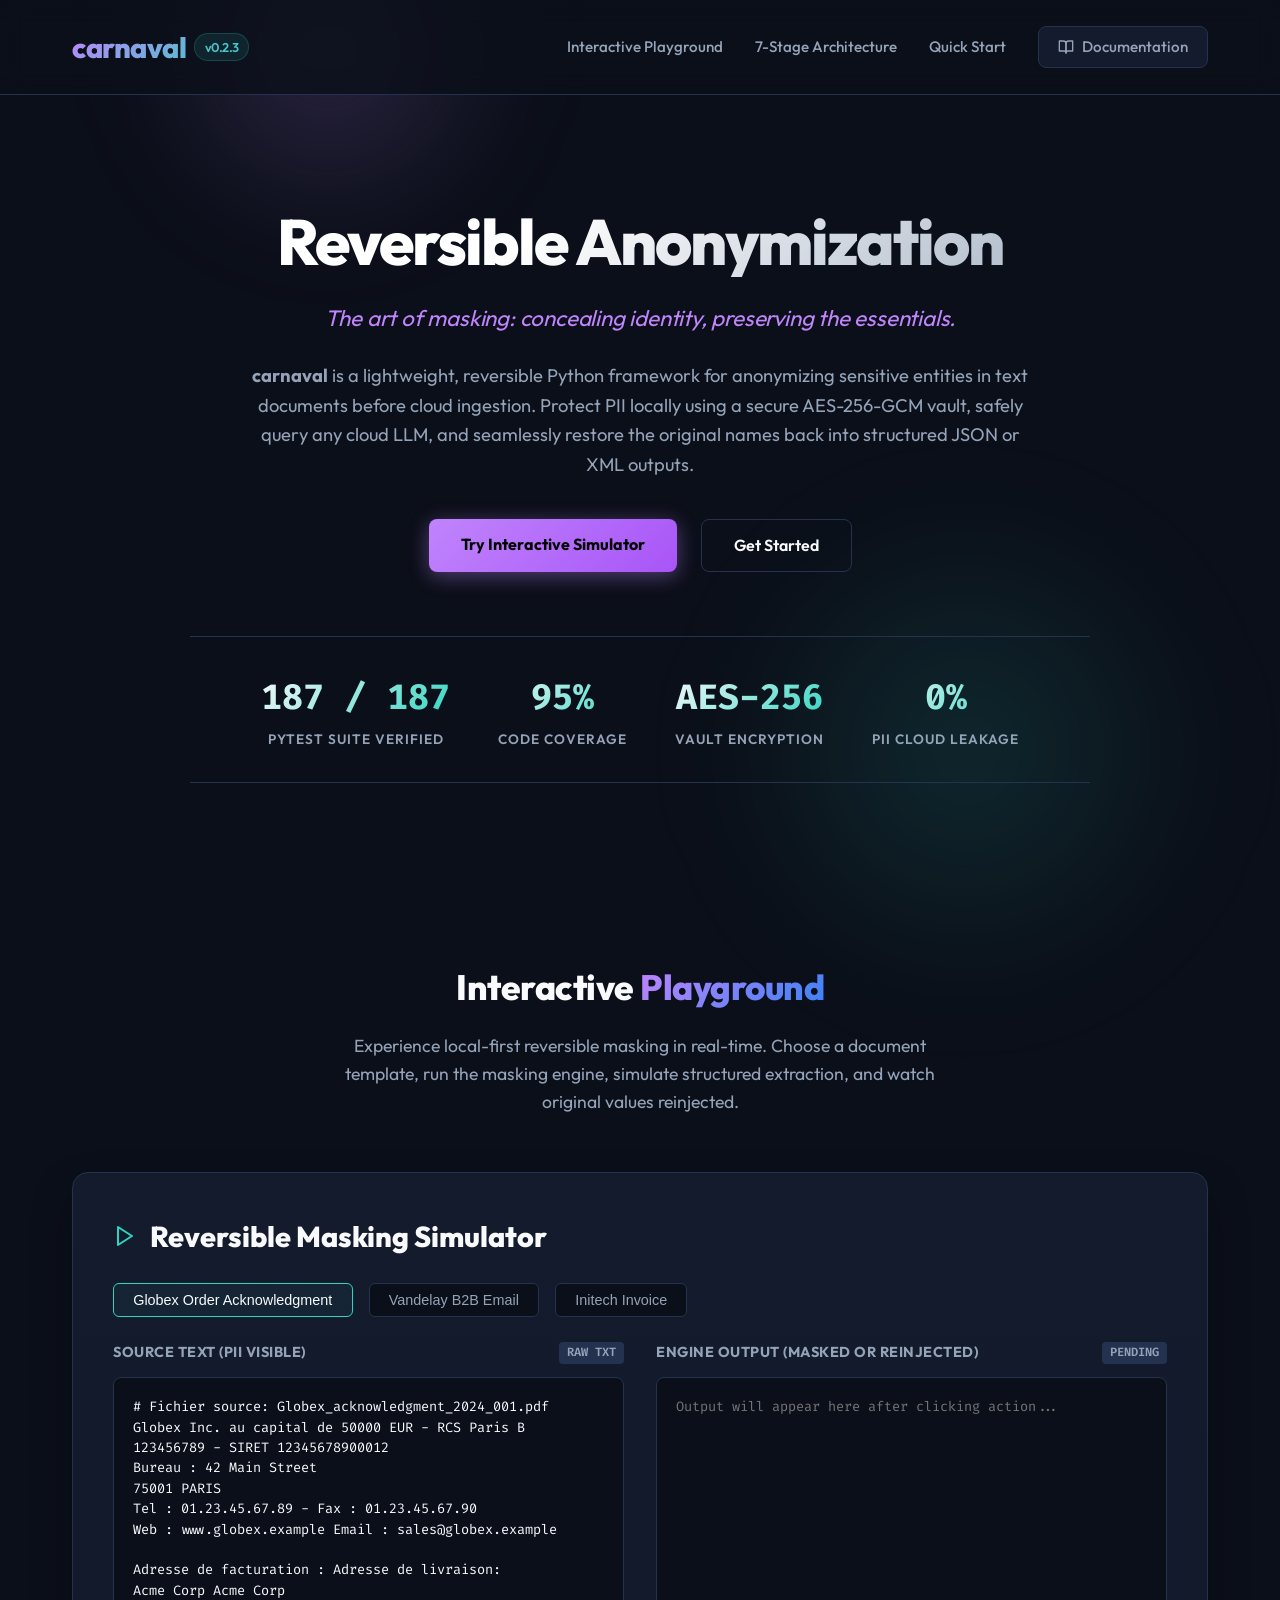
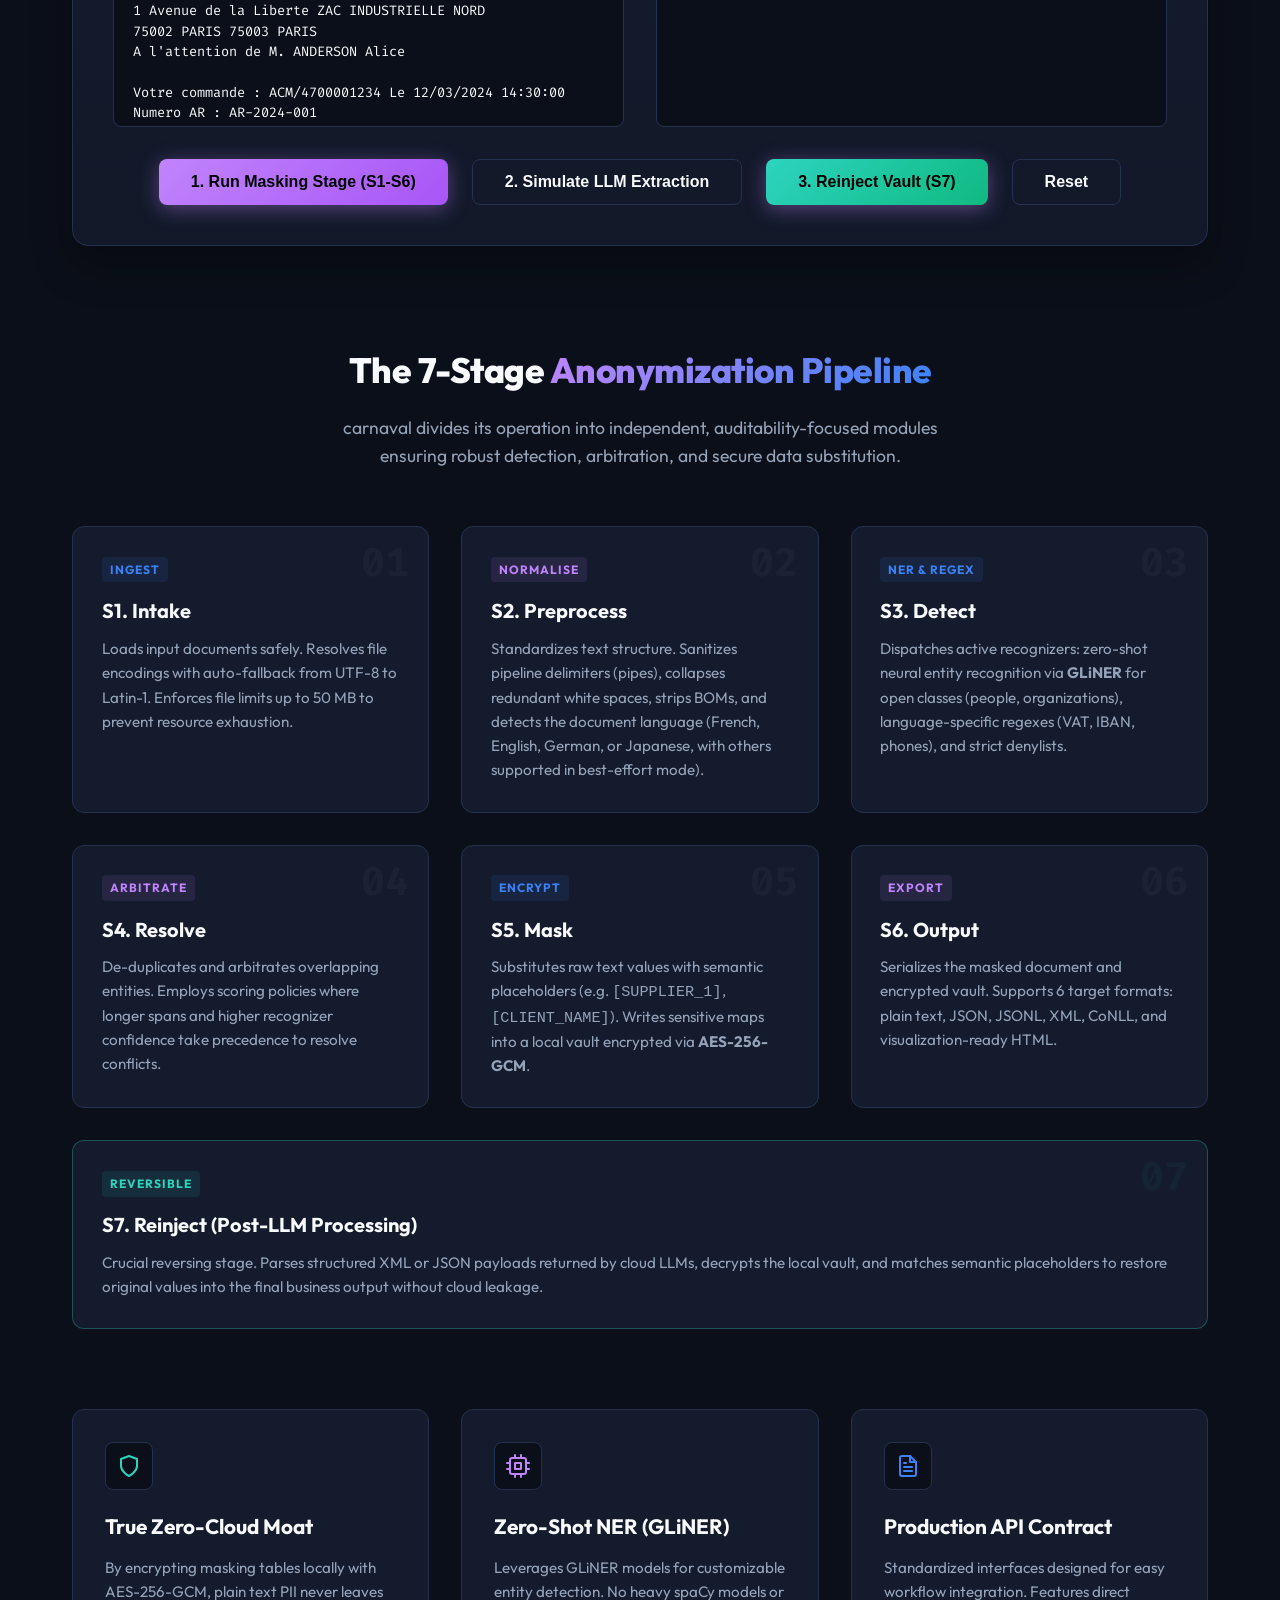
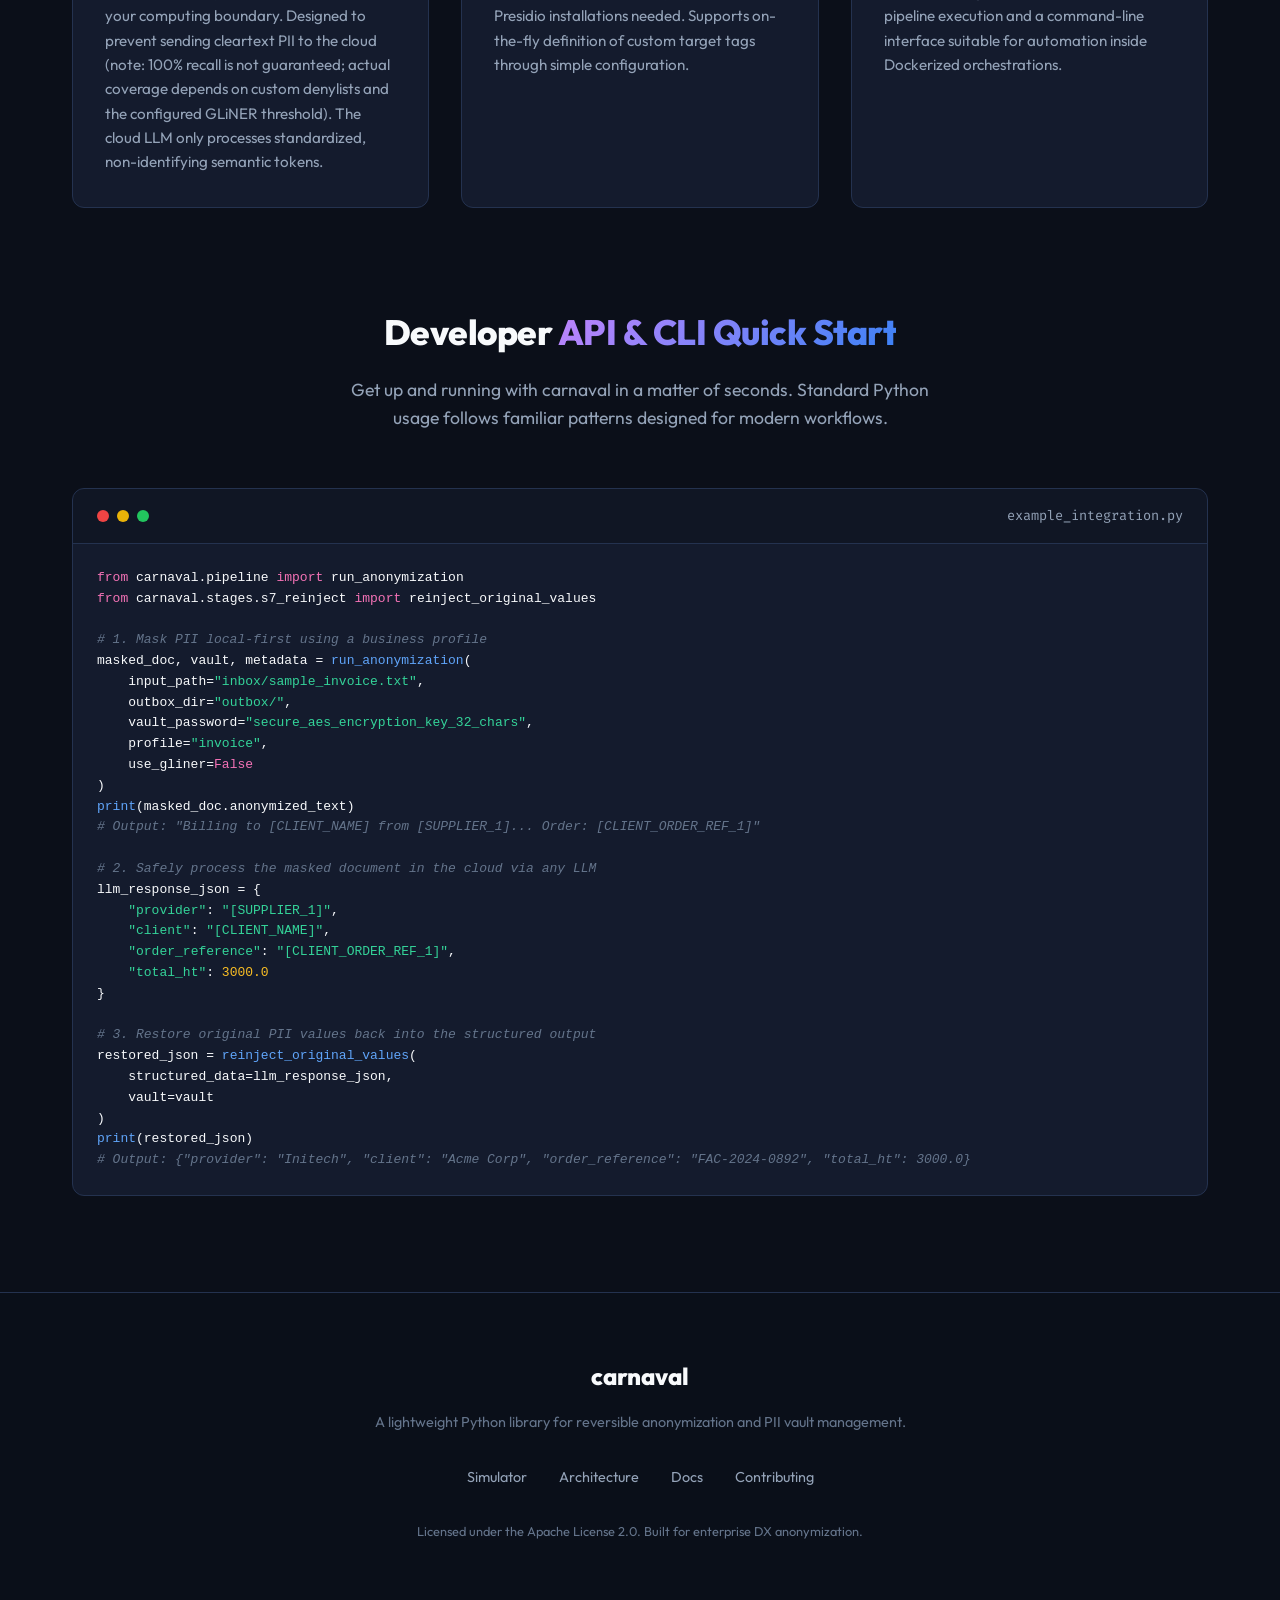
==== commit b2599f3c: "tests: add test template, documentation, and bump test count to 187" ====
--- a/docs/website/index.html
+++ b/docs/website/index.html
@@ -739,7 +739,7 @@
 
         <div class="quick-stats">
             <div class="stat-item">
-                <div class="stat-val">184 / 184</div>
+                <div class="stat-val">187 / 187</div>
                 <div class="stat-lbl">Pytest Suite Verified</div>
             </div>
             <div class="stat-item">
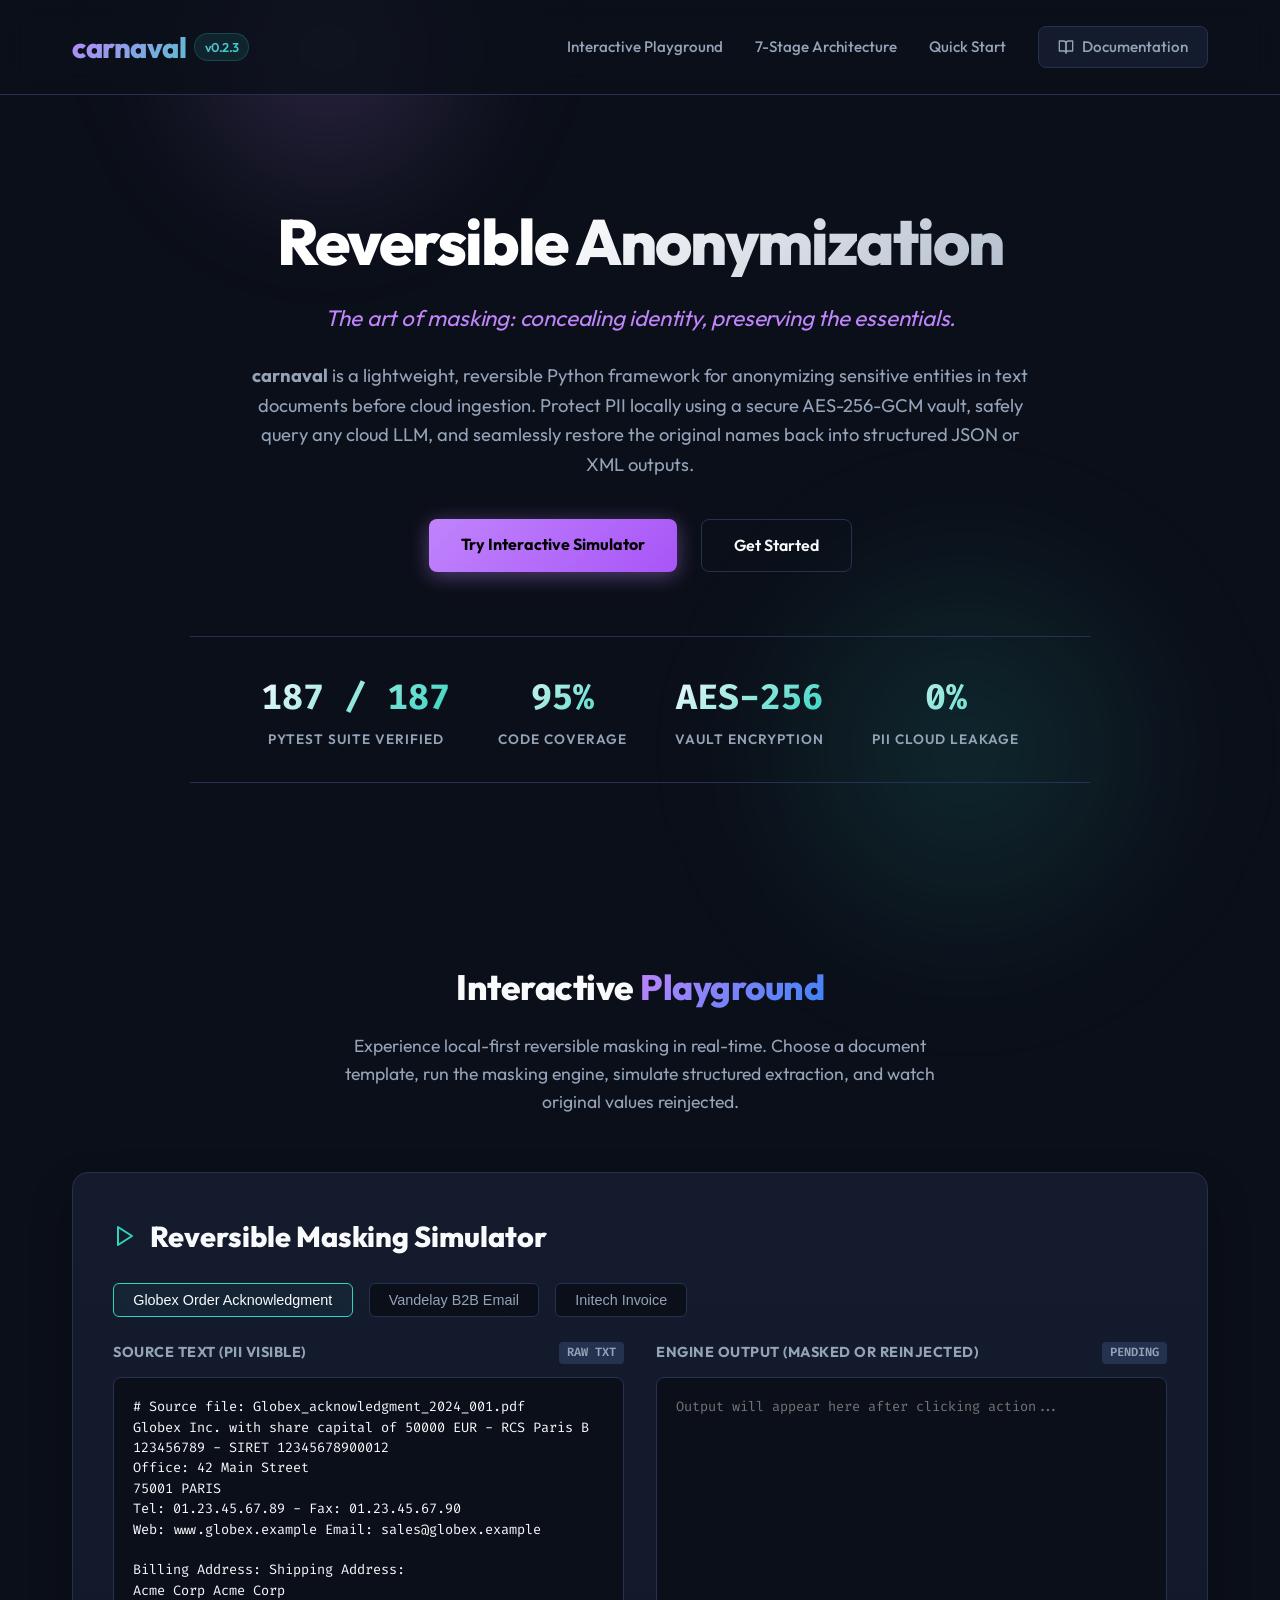
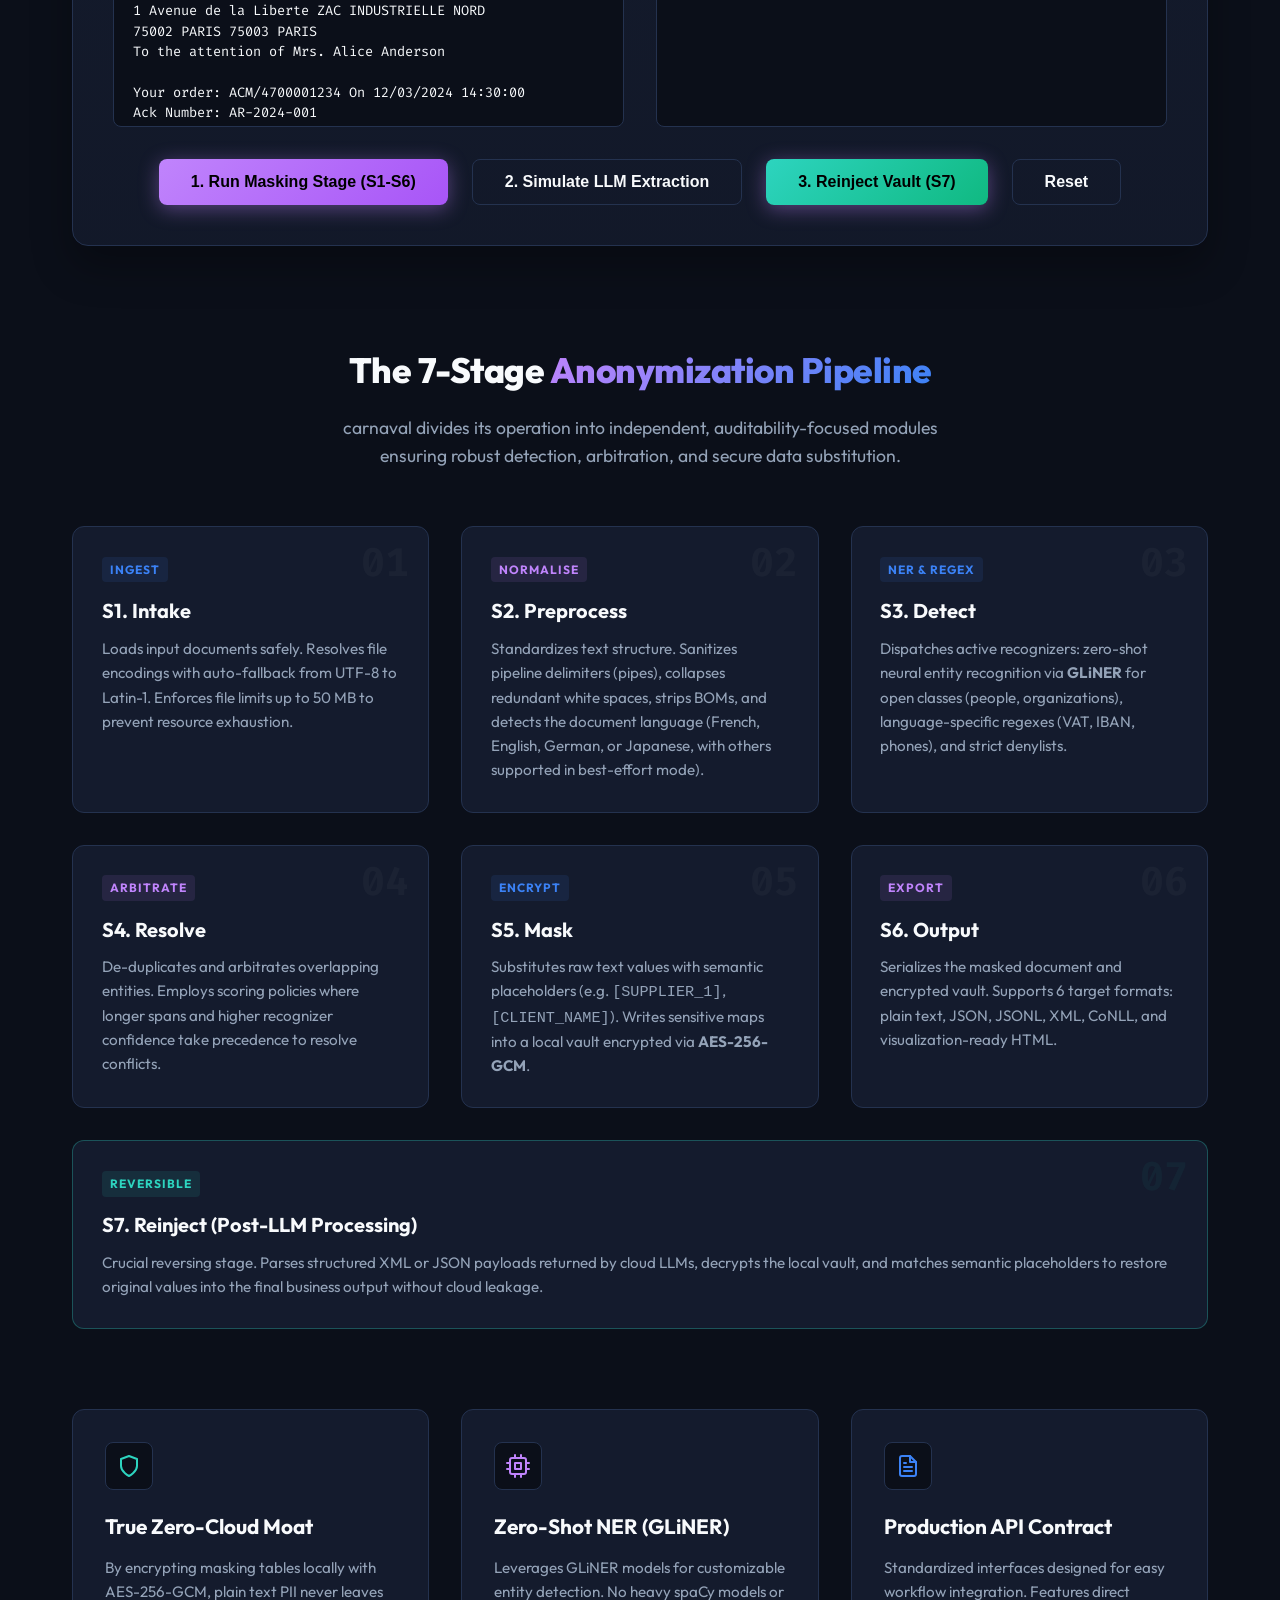
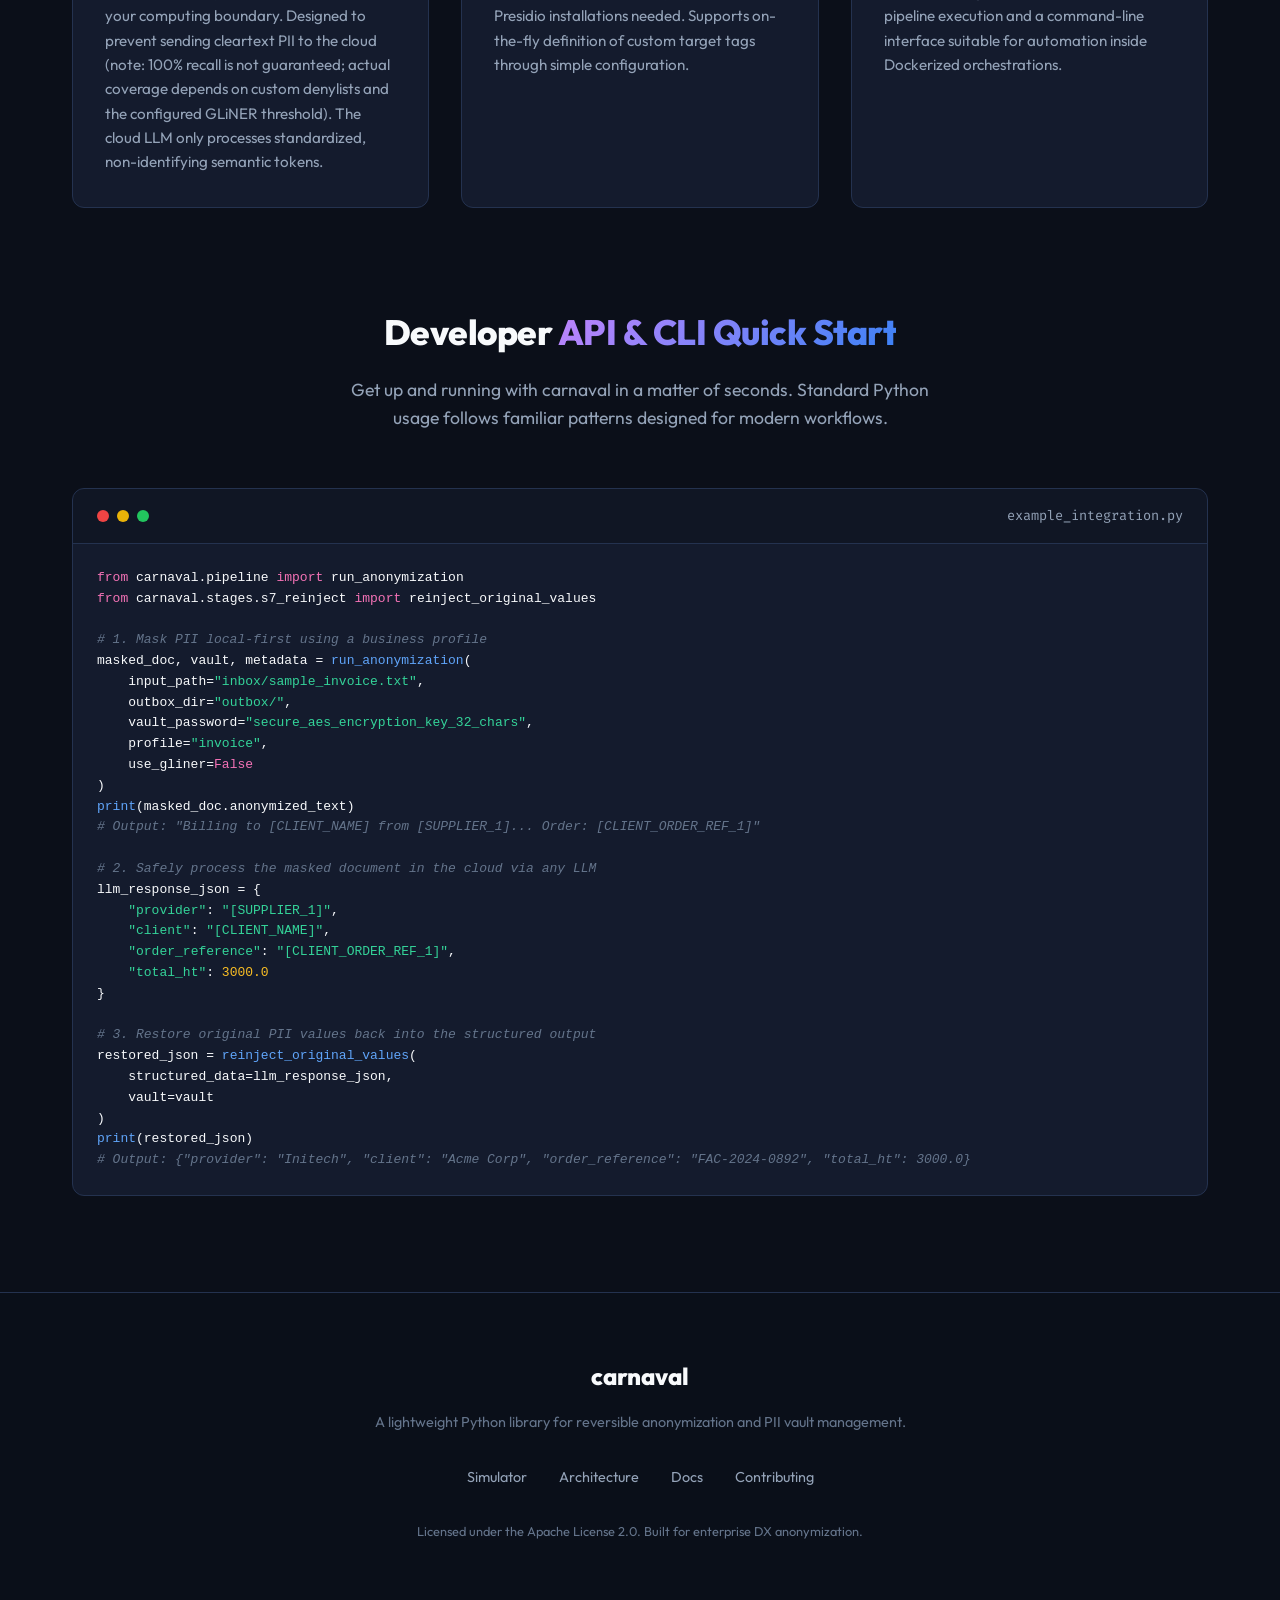
==== commit 3e0de081: "docs: color-code all simulator placeholders and translate examples to English" ====
--- a/docs/website/index.html
+++ b/docs/website/index.html
@@ -533,6 +533,41 @@
             border-color: rgba(59, 130, 246, 0.4);
             box-shadow: 0 0 8px rgba(59, 130, 246, 0.25);
         }
+        .placeholder-badge.address, .placeholder-badge.location {
+            background-color: rgba(245, 158, 11, 0.15);
+            color: #fbbf24;
+            border-color: rgba(245, 158, 11, 0.35);
+            box-shadow: 0 0 8px rgba(245, 158, 11, 0.2);
+        }
+
+        .placeholder-badge.phone, .placeholder-badge.email, .placeholder-badge.url, .placeholder-badge.contact-info {
+            background-color: rgba(234, 179, 8, 0.15);
+            color: #facc15;
+            border-color: rgba(234, 179, 8, 0.35);
+            box-shadow: 0 0 8px rgba(234, 179, 8, 0.2);
+        }
+
+        .placeholder-badge.financial, .placeholder-badge.iban, .placeholder-badge.bic, .placeholder-badge.vat, .placeholder-badge.siret, .placeholder-badge.siren, .placeholder-badge.natid {
+            background-color: rgba(244, 63, 94, 0.15);
+            color: #fb7185;
+            border-color: rgba(244, 63, 94, 0.35);
+            box-shadow: 0 0 8px rgba(244, 63, 94, 0.2);
+        }
+
+        .placeholder-badge.contact {
+            background-color: rgba(192, 132, 252, 0.15);
+            color: var(--accent-purple);
+            border-color: rgba(192, 132, 252, 0.35);
+            box-shadow: 0 0 8px rgba(192, 132, 252, 0.2);
+        }
+
+        .placeholder-badge.client, .placeholder-badge.supplier, .placeholder-badge.provider {
+            background-color: rgba(45, 212, 191, 0.15);
+            color: var(--accent-emerald);
+            border-color: rgba(45, 212, 191, 0.35);
+            box-shadow: 0 0 8px rgba(45, 212, 191, 0.2);
+        }
+
 
         .playground-controls {
             display: flex;
@@ -970,25 +1005,25 @@
         const templates = {
             ack: {
                 title: "Globex Order Acknowledgment",
-                raw: `# Fichier source: Globex_acknowledgment_2024_001.pdf\nGlobex Inc. au capital de 50000 EUR - RCS Paris B 123456789 - SIRET 12345678900012\nBureau : 42 Main Street\n75001 PARIS\nTel : 01.23.45.67.89 - Fax : 01.23.45.67.90\nWeb : www.globex.example Email : sales@globex.example\n\nAdresse de facturation : Adresse de livraison:\nAcme Corp Acme Corp\n1 Avenue de la Liberte ZAC INDUSTRIELLE NORD\n75002 PARIS 75003 PARIS\nA l'attention de M. ANDERSON Alice\n\nVotre commande : ACM/4700001234 Le 12/03/2024 14:30:00\nNumero AR : AR-2024-001\nSuivi par : Alice Anderson - Enregistrement : 1245678\n\nArticles :\n1 | 10 | RKMCK3 - Globex Inc. - Ref M254C00021 - 10.76 EUR - Delai 05/04/2024\n2 | 5 | KHZ-DA-032-0050-M - Verin a course reduite - 79.50 EUR - Delai 12/04/2024\n\nTotal HT : 187.10 EUR\nTVA 20% : 37.42 EUR\nTotal TTC : 224.52 EUR\n\nConditions de paiement : 30 jours fin de mois\nMode de reglement : Virement\nTVA intracom : FR99123456789\nIBAN : FR763000600001234567890141\nBIC : AAAAFR2XXXX\n\nEn vous remerciant de votre confiance.\nCordialement,\nAlice Anderson`,
+                raw: `# Source file: Globex_acknowledgment_2024_001.pdf\nGlobex Inc. with share capital of 50000 EUR - RCS Paris B 123456789 - SIRET 12345678900012\nOffice: 42 Main Street\n75001 PARIS\nTel: 01.23.45.67.89 - Fax: 01.23.45.67.90\nWeb: www.globex.example Email: sales@globex.example\n\nBilling Address: Shipping Address:\nAcme Corp Acme Corp\n1 Avenue de la Liberte ZAC INDUSTRIELLE NORD\n75002 PARIS 75003 PARIS\nTo the attention of Mrs. Alice Anderson\n\nYour order: ACM/4700001234 On 12/03/2024 14:30:00\nAck Number: AR-2024-001\nFollowed by: Alice Anderson - Registration: 1245678\n\nItems:\n1 | 10 | RKMCK3 - Globex Inc. - Ref M254C00021 - 10.76 EUR - Delivery 05/04/2024\n2 | 5 | KHZ-DA-032-0050-M - Short-stroke cylinder - 79.50 EUR - Delivery 12/04/2024\n\nTotal Ex VAT: 187.10 EUR\nVAT 20%: 37.42 EUR\nTotal Inc VAT: 224.52 EUR\n\nPayment Terms: 30 days end of month\nPayment Mode: Wire Transfer\nIntracommunity VAT: FR99123456789\nIBAN: FR763000600001234567890141\nBIC: AAAAFR2XXXX\n\nThank you for your business.\nSincerely,\nAlice Anderson`,
                 
-                masked: `# Fichier source: <span class="placeholder-badge provider">[SUPPLIER_1]</span>[ADDRESS_1]\n<span class="placeholder-badge provider">[SUPPLIER_2]</span> au capital de [CAPITAL_1] EUR - RCS [ADDRESS_2] [NATID_1] - SIRET [SIRET_1]\nBureau : 42 Main Street\n[ADDRESS_3][ADDRESS_4]\nTel : [PHONE_1] - Fax : [PHONE_2]\nWeb : www.<span class="placeholder-badge provider">[SUPPLIER_3]</span>[URL_1] Email : [EMAIL_1]\n\nAdresse de facturation : Adresse de livraison:\n[CLIENT_NAME][SUPPLIER_4][CLIENT_NAME]\n1 Avenue de la [CONTACT_1] INDUSTRIELLE NORD\n[ADDRESS_5][ADDRESS_4] [ADDRESS_6][ADDRESS_4] l'attention de M. ANDERSON [CONTACT_2]\n\nVotre commande : <span class="placeholder-badge reference">[CLIENT_ORDER_REF_1]</span> Le 12/03/2024 14:30:00\nNumero AR : [REF_1]\nSuivi par : [CONTACT_3] - Enregistrement : 1245678\n\nArticles :\n1 | 10 | RKMCK3 - <span class="placeholder-badge provider">[SUPPLIER_2]</span> - Ref M254C00021 - 10.76 [SUPPLIER_5] 05/04/2024\n2 | 5 | KHZ-DA-032-0050-M - [ADDRESS_7] a course reduite - 79.50 EUR - Delai 12/04/2024\n\nTotal HT : 187.10 EUR\nTVA 20% : 37.42 EUR\n[CONTACT_4] : 224.52 EUR\n\nConditions de paiement : 30 jours fin de mois\nMode de reglement : Virement\nTVA intracom : [VAT_1]\nIBAN : [IBAN_1]\nBIC : [BIC_1]\n\nEn vous remerciant de [CONTACT_5] confiance.\nCordialement,\n[CONTACT_3][SUPPLIER_6][SUPPLIER_2]`,
+                masked: `# Source file: <span class="placeholder-badge supplier">[SUPPLIER_1]</span><span class="placeholder-badge address">[ADDRESS_1]</span>\n<span class="placeholder-badge supplier">[SUPPLIER_2]</span> with share capital of <span class="placeholder-badge financial">[CAPITAL_1]</span> EUR - RCS <span class="placeholder-badge address">[ADDRESS_2]</span> <span class="placeholder-badge financial">[NATID_1]</span> - SIRET <span class="placeholder-badge financial">[SIRET_1]</span>\nOffice: <span class="placeholder-badge address">[ADDRESS_2]</span>\n<span class="placeholder-badge address">[ADDRESS_3]</span><span class="placeholder-badge address">[ADDRESS_4]</span>\nTel: <span class="placeholder-badge phone">[PHONE_1]</span> - Fax: <span class="placeholder-badge phone">[PHONE_2]</span>\nWeb: www.<span class="placeholder-badge supplier">[SUPPLIER_3]</span><span class="placeholder-badge url">[URL_1]</span> Email: <span class="placeholder-badge email">[EMAIL_1]</span>\n\nBilling Address: Shipping Address:\n<span class="placeholder-badge client">[CLIENT_NAME]</span> <span class="placeholder-badge client">[CLIENT_NAME]</span>\n1 Avenue de la <span class="placeholder-badge contact">[CONTACT_1]</span> ZAC INDUSTRIELLE NORD\n<span class="placeholder-badge address">[ADDRESS_5]</span><span class="placeholder-badge address">[ADDRESS_4]</span> <span class="placeholder-badge address">[ADDRESS_6]</span><span class="placeholder-badge address">[ADDRESS_4]</span>\nTo the attention of Mrs. <span class="placeholder-badge contact">[CONTACT_4]</span> <span class="placeholder-badge contact">[CONTACT_2]</span>\n\nYour order: <span class="placeholder-badge reference">[CLIENT_ORDER_REF_1]</span> On 12/03/2024 14:30:00\nAck Number: <span class="placeholder-badge reference">[REF_1]</span>\nFollowed by: <span class="placeholder-badge contact">[CONTACT_3]</span> - Registration: <span class="placeholder-badge reference">[REF_REG_1]</span>\n\nItems:\n1 | 10 | <span class="placeholder-badge reference">[REF_PROD_1]</span> - <span class="placeholder-badge supplier">[SUPPLIER_2]</span> - Ref <span class="placeholder-badge reference">[REF_ARTICLE_1]</span> - 10.76 EUR - Delivery 05/04/2024\n2 | 5 | <span class="placeholder-badge reference">[REF_PROD_2]</span> - <span class="placeholder-badge address">[ADDRESS_7]</span> - 79.50 EUR - Delivery 12/04/2024\n\nTotal Ex VAT: 187.10 EUR\nVAT 20%: 37.42 EUR\nTotal Inc VAT: 224.52 EUR\n\nPayment Terms: 30 days end of month\nPayment Mode: Wire Transfer\nIntracommunity VAT: <span class="placeholder-badge financial">[VAT_1]</span>\nIBAN: <span class="placeholder-badge financial">[IBAN_1]</span>\nBIC: <span class="placeholder-badge financial">[BIC_1]</span>\n\nThank you for your business.\nSincerely,\n<span class="placeholder-badge contact">[CONTACT_3]</span>`,
                 
-                vault: `{\n  "vault_id": "vlt_892d1a3c",\n  "algorithm": "AES-256-GCM",\n  "keys": {\n    "[SUPPLIER_2]": "Globex Inc.",\n    "[CLIENT_NAME]": "Acme Corp",\n    "[CLIENT_ORDER_REF_1]": "ACM/4700001234",\n    "[CONTACT_3]": "Alice Anderson",\n    "[IBAN_1]": "FR763000600001234567890141",\n    "[VAT_1]": "FR99123456789",\n    "[EMAIL_1]": "sales@globex.example"\n  }\n}`,
+                vault: `{\n  "vault_id": "vlt_892d1a3c",\n  "algorithm": "AES-256-GCM",\n  "keys": {\n    "[SUPPLIER_2]": "Globex Inc.",\n    "[CLIENT_NAME]": "Acme Corp",\n    "[CONTACT_4]": "Anderson",\n    "[CONTACT_3]": "Alice Anderson",\n    "[ADDRESS_2]": "42 Main Street",\n    "[REF_ARTICLE_1]": "M254C00021",\n    "[REF_PROD_1]": "RKMCK3",\n    "[REF_PROD_2]": "KHZ-DA-032-0050-M",\n    "[CLIENT_ORDER_REF_1]": "ACM/4700001234",\n    "[IBAN_1]": "FR763000600001234567890141",\n    "[VAT_1]": "FR99123456789",\n    "[EMAIL_1]": "sales@globex.example"\n  }\n}`,
                 
-                llm: `{\n  "vendor": "<span class="placeholder-badge provider">[SUPPLIER_2]</span>",\n  "client": "[CLIENT_NAME]",\n  "order_id": "<span class="placeholder-badge reference">[CLIENT_ORDER_REF_1]</span>",\n  "total_ht": 187.10,\n  "items_count": 2\n}`,
+                llm: `{\n  "vendor": "<span class=\"placeholder-badge provider\">[SUPPLIER_2]</span>",\n  "client": "[CLIENT_NAME]",\n  "order_id": "<span class=\"placeholder-badge reference\">[CLIENT_ORDER_REF_1]</span>",\n  "total_ht": 187.10,\n  "items_count": 2\n}`,
                 
                 reinjected: `{\n  "vendor": "Globex Inc.",\n  "client": "Acme Corp",\n  "order_id": "ACM/4700001234",\n  "total_ht": 187.10,\n  "items_count": 2\n}`
             },
             email: {
                 title: "Vandelay B2B Email",
-                raw: `De: David Davis <david.davis@vandelay.example>\nA: Carol Carter <carol.carter@acme.example>\nObjet: RE: Commande ACM/2024/0438 - confirmation expedition\n\nBonjour Carol,\n\nJe confirme l'expedition de votre commande ACM/2024/0438 ce jour.\n\nSuivi : depart de notre site 30 Rue de l'Industrie a Marseille (13002),\nlivraison prevue mercredi 17/04 sur votre site.\n\nReferences inclus :\n- KHZ-DA-032-0050-M : 10 pieces\n- RKMCK3 : 25 pieces\n\nPour toute question, je reste disponible :\nTel direct : 04.91.23.45.67\nMobile : 06.78.90.12.34\n\nCordialement,\nDavid Davis\nResponsable Commercial\nVandelay Industries\nwww.vandelay.example`,
+                raw: `From: David Davis <david.davis@vandelay.example>\nTo: Carol Carter <carol.carter@acme.example>\nSubject: RE: Order ACM/2024/0438 - shipping confirmation\n\nHello Carol,\n\nI confirm the shipping of your order ACM/2024/0438 today.\n\nTracking: departure from our site 30 Rue de l'Industrie, Marseille (13002),\ndelivery scheduled Wednesday 17/04 at your site.\n\nIncluded references:\n- KHZ-DA-032-0050-M: 10 units\n- RKMCK3: 25 units\n\nIf you have any questions, I remain available:\nDirect Tel: 04.91.23.45.67\nMobile: 06.78.90.12.34\n\nSincerely,\nDavid Davis\nSales Manager\nVandelay Industries\nwww.vandelay.example`,
                 
-                masked: `De: [CONTACT_1] &lt;[EMAIL_1]&gt;\nA: <span class="placeholder-badge contact">[CONTACT_4]</span> &lt;[EMAIL_2]&gt;\nObjet: RE: Commande <span class="placeholder-badge reference">[CLIENT_ORDER_REF_1]</span> - confirmation expedition\n\nBonjour <span class="placeholder-badge contact">[CONTACT_4]</span>,\n\nJe confirme l'expedition de votre commande <span class="placeholder-badge reference">[CLIENT_ORDER_REF_1]</span> ce jour.\n\nSuivi : depart de notre site [ADDRESS_1] ([CLIENT_ORDER_REF_2]),\nlivraison prevue mercredi 17/04 sur votre site.\n\nReferences inclus :\n- <span class="placeholder-badge reference">[REF_PROD_2]</span> : 10 pieces\n- <span class="placeholder-badge reference">[REF_PROD_1]</span> : 25 pieces\n\nPour toute question, je reste disponible :\nTel direct : [PHONE_1]\nMobile : [PHONE_2]\n\nCordialement,\n[CONTACT_1]\nResponsable [CONTACT_3]\n<span class="placeholder-badge provider">[SUPPLIER_1]</span>\n[URL_1]`,
+                masked: `From: <span class="placeholder-badge contact">[CONTACT_1]</span> &lt;<span class="placeholder-badge email">[EMAIL_1]</span>&gt;\nTo: <span class="placeholder-badge contact">[CONTACT_4]</span> &lt;<span class="placeholder-badge email">[EMAIL_2]</span>&gt;\nSubject: RE: Order <span class="placeholder-badge reference">[CLIENT_ORDER_REF_1]</span> - shipping confirmation\n\nHello <span class="placeholder-badge contact">[CONTACT_4]</span>,\n\nI confirm the shipping of your order <span class="placeholder-badge reference">[CLIENT_ORDER_REF_1]</span> today.\n\nTracking: departure from our site <span class="placeholder-badge address">[ADDRESS_1]</span> (<span class="placeholder-badge reference">[CLIENT_ORDER_REF_2]</span>),\ndelivery scheduled Wednesday 17/04 at your site.\n\nIncluded references:\n- <span class="placeholder-badge reference">[REF_PROD_2]</span>: 10 units\n- <span class="placeholder-badge reference">[REF_PROD_1]</span>: 25 units\n\nIf you have any questions, I remain available:\nDirect Tel: <span class="placeholder-badge phone">[PHONE_1]</span>\nMobile: <span class="placeholder-badge phone">[PHONE_2]</span>\n\nSincerely,\n<span class="placeholder-badge contact">[CONTACT_1]</span>\nSales Manager\n<span class="placeholder-badge supplier">[SUPPLIER_1]</span>\nwww.<span class="placeholder-badge supplier">[SUPPLIER_1]</span><span class="placeholder-badge url">[URL_1]</span>`,
                 
                 vault: `{\n  "vault_id": "vlt_e0921a4f",\n  "algorithm": "AES-256-GCM",\n  "keys": {\n    "[CONTACT_1]": "David Davis",\n    "[CONTACT_4]": "Carol Carter",\n    "[EMAIL_1]": "david.davis@vandelay.example",\n    "[EMAIL_2]": "carol.carter@acme.example",\n    "[REF_PROD_1]": "RKMCK3",\n    "[REF_PROD_2]": "KHZ-DA-032-0050-M",\n    "[CLIENT_ORDER_REF_1]": "ACM/2024/0438",\n    "[SUPPLIER_1]": "Vandelay Industries",\n    "[PHONE_1]": "04.91.23.45.67",\n    "[PHONE_2]": "06.78.90.12.34"\n  }\n}`,
                 
-                llm: `{\n  "sender_name": "[CONTACT_1]",\n  "sender_company": "<span class="placeholder-badge provider">[SUPPLIER_1]</span>",\n  "associated_order": "<span class="placeholder-badge reference">[CLIENT_ORDER_REF_1]</span>",\n  "is_shipping_confirmation": true\n}`,
+                llm: `{\n  "sender_name": "[CONTACT_1]",\n  "sender_company": "<span class=\"placeholder-badge provider\">[SUPPLIER_1]</span>",\n  "associated_order": "<span class=\"placeholder-badge reference\">[CLIENT_ORDER_REF_1]</span>",\n  "is_shipping_confirmation": true\n}`,
                 
                 reinjected: `{\n  "sender_name": "David Davis",\n  "sender_company": "Vandelay Industries",\n  "associated_order": "ACM/2024/0438",\n  "is_shipping_confirmation": true\n}`
             },
@@ -996,11 +1031,11 @@
                 title: "Initech Invoice",
                 raw: `INITECH CORP - INVOICE\nDate: 2024-05-15\nInvoice Ref: FAC-2024-0892\nClient: Acme Corp\n\nDescription of Services:\n- Development of Eureka multi-agent prototype: 3000,00 EUR\n\nPayment Details:\nIBAN: FR1420041010050500013M02606\nBIC: INITHFRPXXX\n\nThank you for doing business with Initech!\nFor support, email billing@initech.example`,
                 
-                masked: `<span class="placeholder-badge provider">[SUPPLIER_1]</span> - INVOICE\nDate: 2024-05-15\nInvoice Ref: <span class="placeholder-badge reference">FAC-2024-0892</span>\nClient: [CLIENT_NAME]\n\nDescription of Services:\n- Development of Eureka multi-agent prototype: 3000,00 EUR\n\nPayment Details:\nIBAN: [IBAN_1]\nBIC: [BIC_1]\n\nThank you for doing business with <span class="placeholder-badge provider">[SUPPLIER_1]</span>!\nFor support, email [EMAIL_1]`,
+                masked: `<span class="placeholder-badge supplier">[SUPPLIER_1]</span> - INVOICE\nDate: 2024-05-15\nInvoice Ref: <span class="placeholder-badge reference">FAC-2024-0892</span>\nClient: <span class="placeholder-badge client">[CLIENT_NAME]</span>\n\nDescription of Services:\n- Development of Eureka multi-agent prototype: 3000,00 EUR\n\nPayment Details:\nIBAN: <span class="placeholder-badge financial">[IBAN_1]</span>\nBIC: <span class="placeholder-badge financial">[BIC_1]</span>\n\nThank you for doing business with <span class="placeholder-badge supplier">[SUPPLIER_1]</span>!\nFor support, email <span class="placeholder-badge email">[EMAIL_1]</span>`,
                 
                 vault: `{\n  "vault_id": "vlt_49ab213c",\n  "algorithm": "AES-256-GCM",\n  "keys": {\n    "[SUPPLIER_1]": "Initech",\n    "[CLIENT_NAME]": "Acme Corp",\n    "[IBAN_1]": "FR1420041010050500013M02606",\n    "[BIC_1]": "INITHFRPXXX",\n    "[EMAIL_1]": "billing@initech.example"\n  }\n}`,
                 
-                llm: `{\n  "invoice_ref": "<span class="placeholder-badge reference">FAC-2024-0892</span>",\n  "billing_party": "<span class="placeholder-badge provider">[SUPPLIER_1]</span>",\n  "client_party": "[CLIENT_NAME]",\n  "amount_due": 3000.00\n}`,
+                llm: `{\n  "invoice_ref": "<span class=\"placeholder-badge reference\">FAC-2024-0892</span>",\n  "billing_party": "<span class=\"placeholder-badge provider\">[SUPPLIER_1]</span>",\n  "client_party": "[CLIENT_NAME]",\n  "amount_due": 3000.00\n}`,
                 
                 reinjected: `{\n  "invoice_ref": "FAC-2024-0892",\n  "billing_party": "Initech",\n  "client_party": "Acme Corp",\n  "amount_due": 3000.00\n}`
             }
